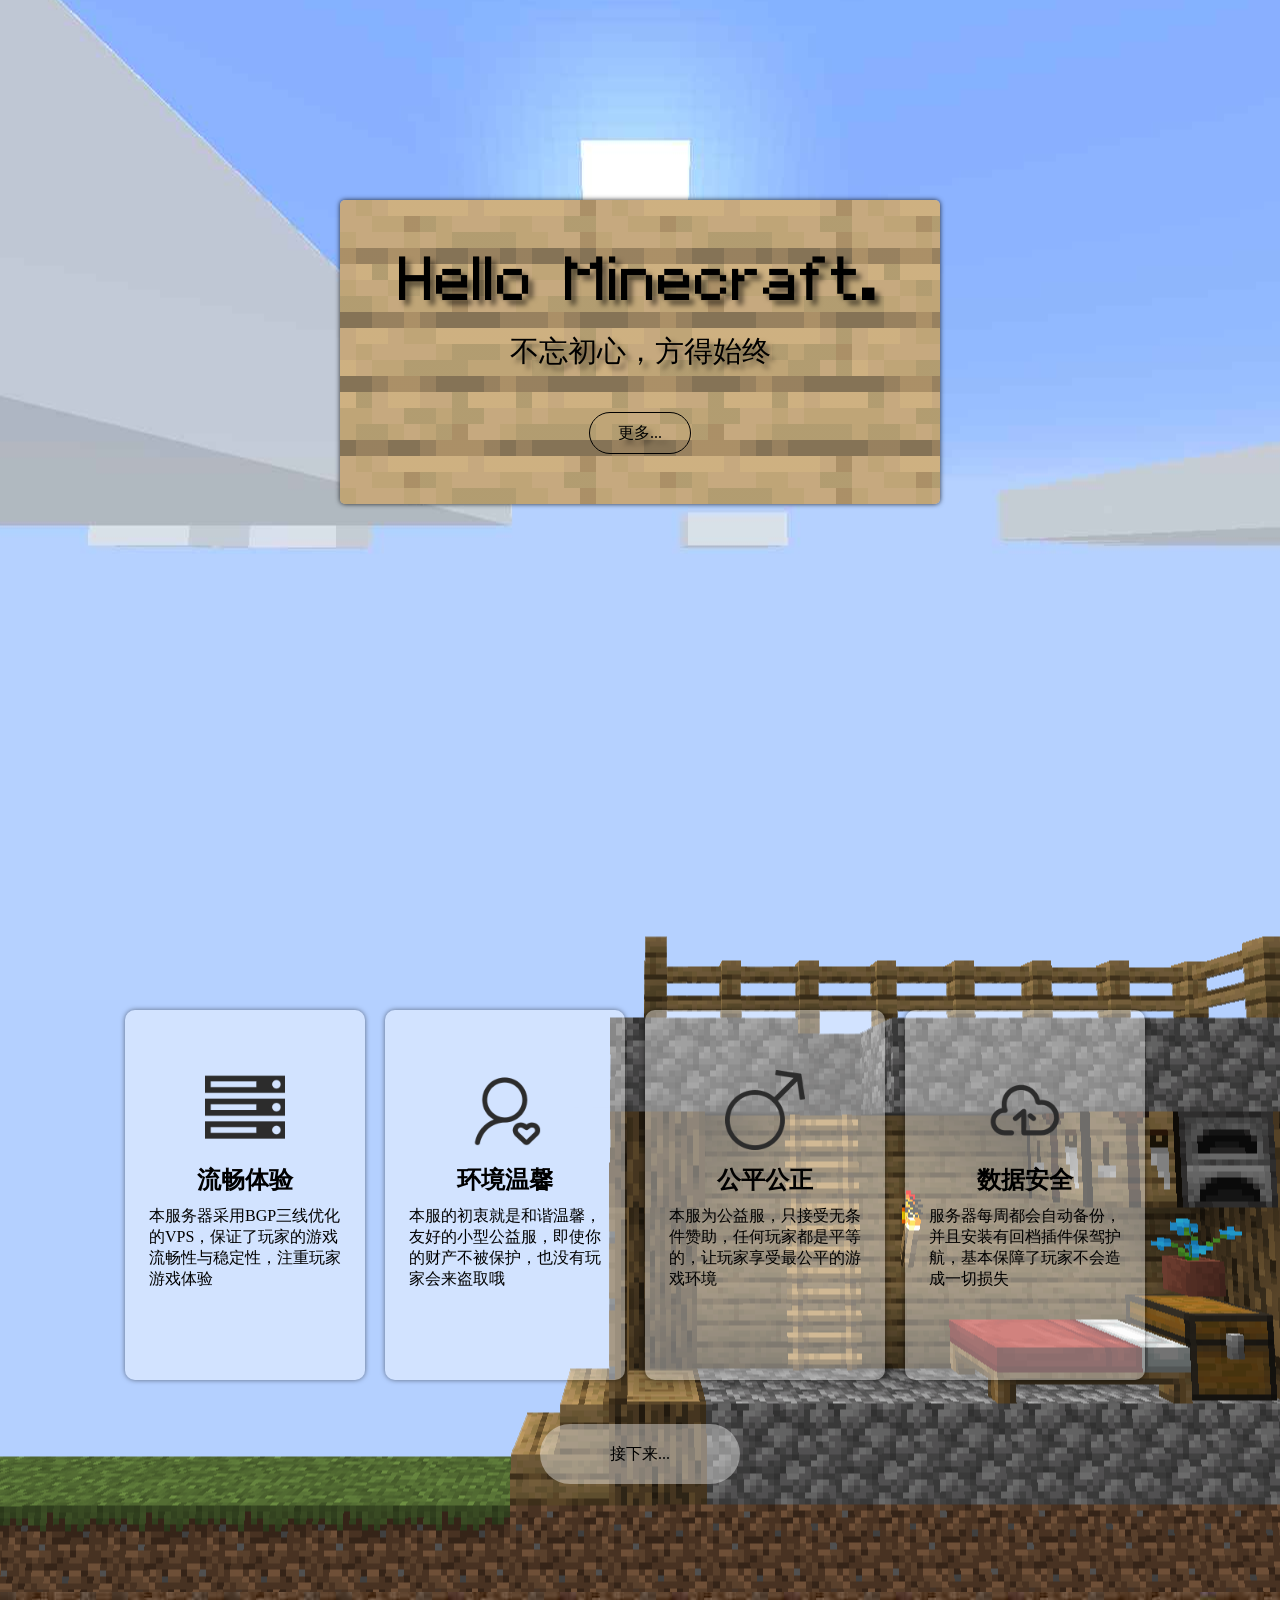
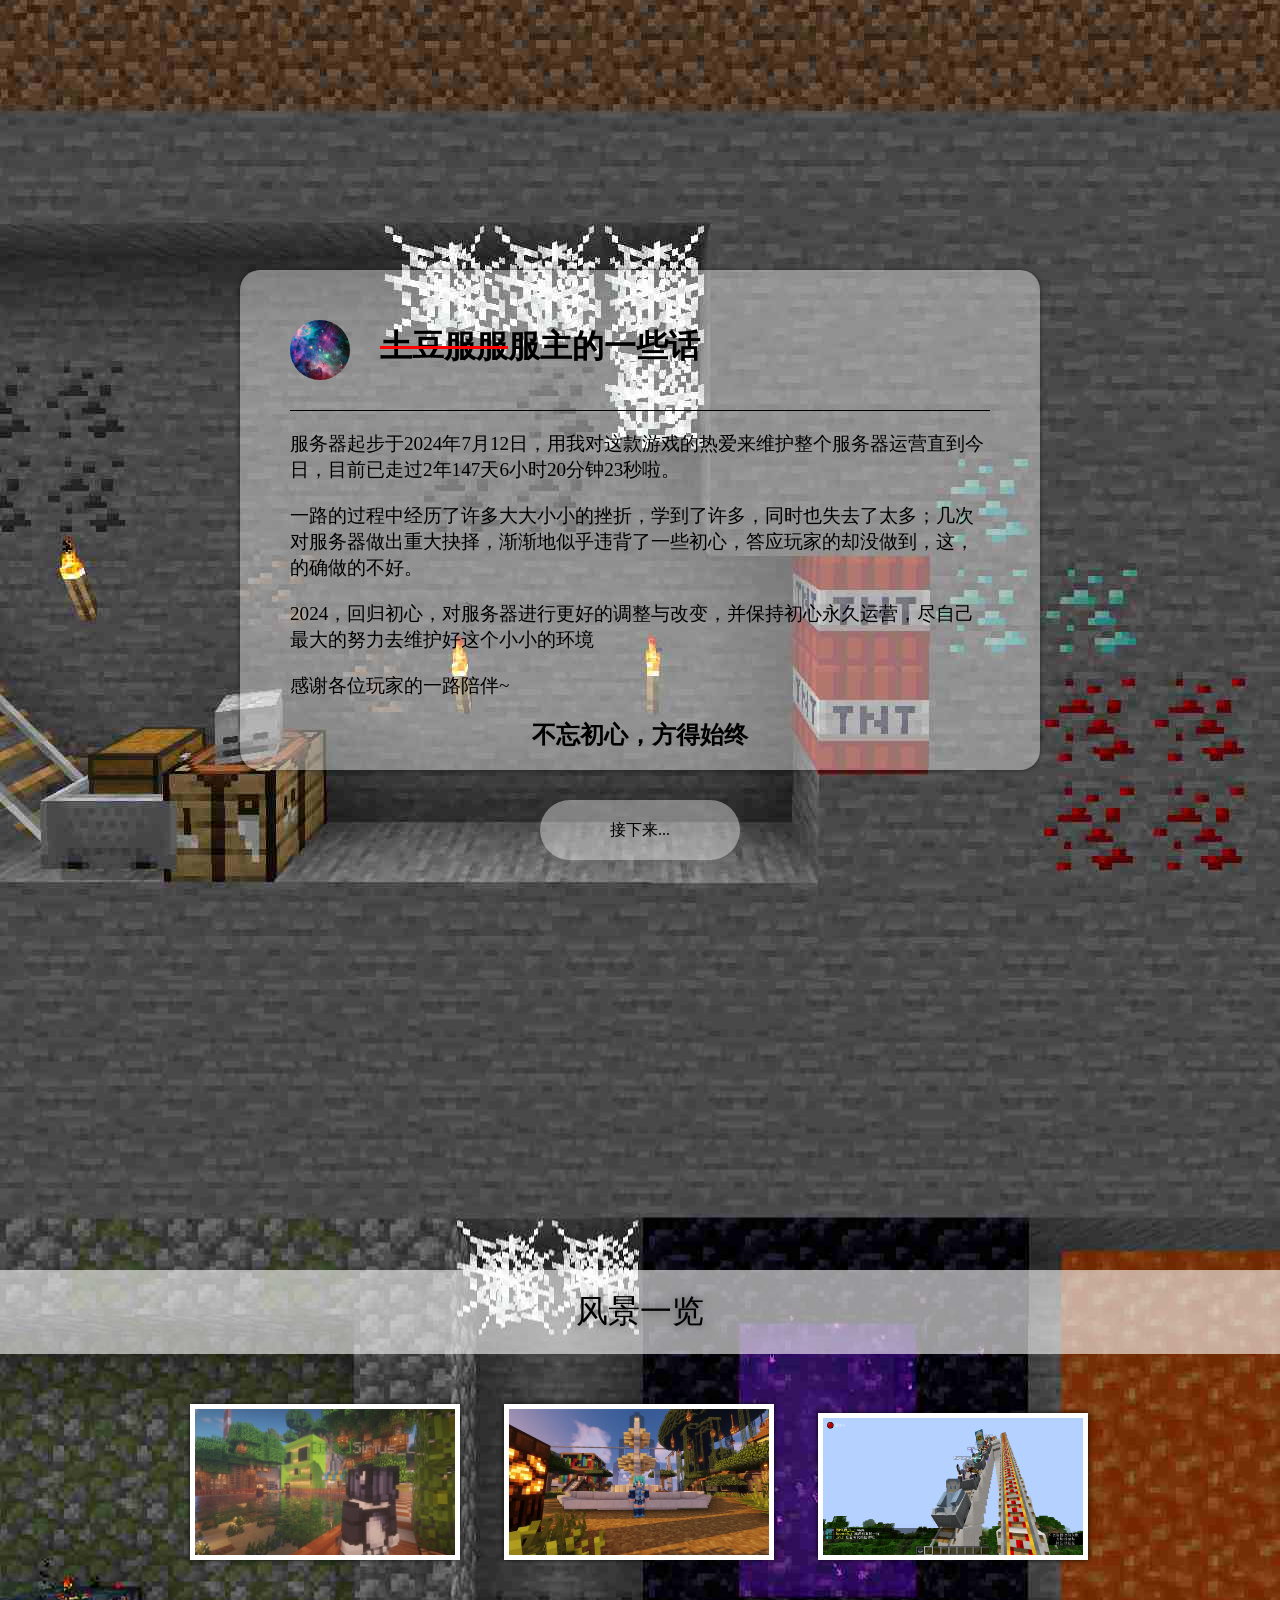
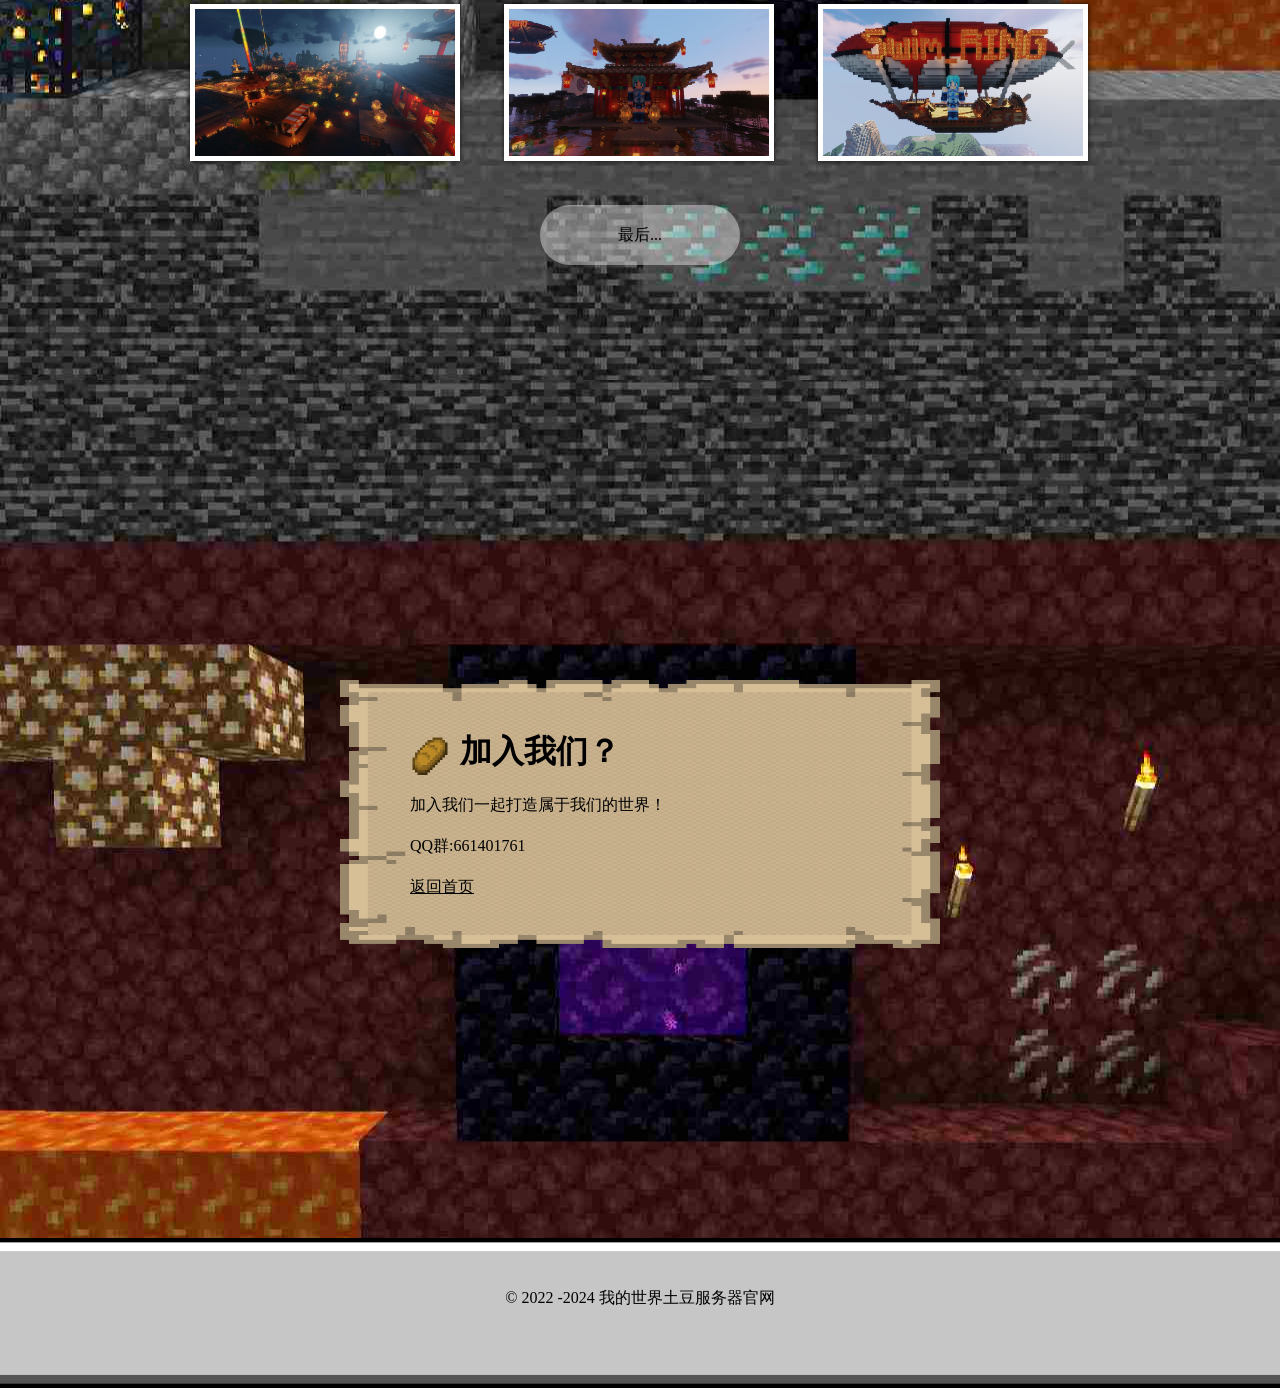
==== about.html @ b9bf0787 "Add files via upload" ====
<!DOCTYPE html>
<html lang="en">
<head>
    <meta charset="UTF-8">
    <meta name="viewport" content="width=device-width, initial-scale=1.0">
    <title>🥔服务器 - 公益纯净生存服 丨 Minecraft服务器</title>
    <meta name="description" content="这是一个纯净生存的和谐养老服，欢迎各位生存党玩家的入驻~">
    <meta name="keywords" content="我的世界服务器,Minecraft服务器,Minecraft">
    <link rel="stylesheet" type="text/css" href="static/css/nutscraft.css">
    <link rel="stylesheet" type="text/css" href="static/css/font.css">
    <link rel="stylesheet" type="text/css" href="static/css/viewer.min.css">
    <link rel="icon" href="https://n0ts.gitee.io/cdn/nutscraft/favicon.ico">
</head>

<body>
    <!-- 首页标题 -->
    <div class="nutscraftBox Box1">
        <div class="wow Box1-title">
            <p class="wow Box1-title1">Hello Minecraft.</p>
            <p class="wow Box1-title2">不忘初心，方得始终</p>
            <a href="#anchor1" scrollto="anchor1" class="wow scrollOnClick Box1-title-Buttom" easing="smooth">更多...</a>
       </div>
    </div>

    <!-- 特色介绍 -->
    <div class="nutscraftBox Box2">
        <div id="anchor1"></div>
        <div class="Box2-nutscraft">
            <ul>
                <li class="wow OutRight">
                    <img src="static/picture/server.png" alt="server">
                    <h2>流畅体验</h2>
                    <p>本服务器采用BGP三线优化的VPS，保证了玩家的游戏流畅性与稳定性，注重玩家游戏体验</p>
                </li>
                <li class="wow OutTop">
                    <img src="static/picture/friend.png" alt="server">
                    <h2>环境温馨</h2>
                    <p>本服的初衷就是和谐温馨，友好的小型公益服，即使你的财产不被保护，也没有玩家会来盗取哦</p>
                </li>
                <li class="wow OutTop">
                    <img src="static/picture/nan.png" alt="server">
                    <h2>公平公正</h2>
                    <p>本服为公益服，只接受无条件赞助，任何玩家都是平等的，让玩家享受最公平的游戏环境</p>
                </li>
                <li class="wow OutLeft">
                    <img src="static/picture/backup.png" alt="server">
                    <h2>数据安全</h2>
                    <p>服务器每周都会自动备份，并且安装有回档插件保驾护航，基本保障了玩家不会造成一切损失</p>
                </li>
            </ul>
            <a href="#anchor2" scrollto="anchor2" class="scrollOnClick Box2-More wow" easing="smooth">接下来...</a>
        </div>
    </div>


    <!-- 一些话 -->
    <div class="nutscraftBox Box3">
        <div id="anchor2"></div>
        <div class="Box3-talk OutBottom wow">
            <div class="Box3-talk-text">
                <h1><del style="color: red;"><span style="color: black;">土豆服服</span></del>服主的一些话</h1>
                <p>服务器起步于2024年7月12日，用我对这款游戏的热爱来维护整个服务器运营直到今日，目前已走过<span id="time"></span>。</p>
                <p>一路的过程中经历了许多大大小小的挫折，学到了许多，同时也失去了太多；几次对服务器做出重大抉择，渐渐地似乎违背了一些初心，答应玩家的却没做到，这，的确做的不好。</p>
                <p>2024，回归初心，对服务器进行更好的调整与改变，并保持初心永久运营，尽自己最大的努力去维护好这个小小的环境</p>
                <p>感谢各位玩家的一路陪伴~</p>
                <h2 class="Box3-talk-text-end">不忘初心，方得始终</h2>
            </div>
        </div>
        <a href="#anchor3" scrollto="anchor3" class="scrollOnClick Box3-More wow" easing="smooth">接下来...</a>
    </div>

    <!-- 风景展示 -->
    <div class="nutscraftBox Box4">
        <div id="anchor3"></div>
        <p class="Box4-Title OutBottom wow">风景一览</p>
        <ul id="nutscraft">
            <li>
                <img src="static/picture/player1.jpg" alt="player1" class="OutTop wow">
            </li>
            <li>
                <img src="static/picture/player2.jpg" alt="player2" class="OutBottom wow">
            </li>
            <li>
                <img src="static/picture/player3.png" alt="player3" class="OutLeft wow">
            </li>
            <li>
                <img src="static/picture/player4.jpg" alt="player4" class="OutRight wow">
            </li>
            <li>
                <img src="static/picture/player5.jpg" alt="player5" class="OutTop wow">
            </li>
            <li>
                <img src="static/picture/player6.jpg" alt="player6" class="OutBottom wow">
            </li>
        </ul>
        <a href="#anchor4" scrollto="anchor4" class="scrollOnClick Box4-More wow" easing="smooth">最后...</a>
    </div>

    <!-- 加入我们 -->
    <div class="nutscraftBox Box5">
        <div id="anchor4"></div>
        <div class="Box5-Join OutBottom wow">
            <div class="Box5-Join-talk">
            <h1>加入我们？</h1>
                <p>加入我们一起打造属于我们的世界！</p>
                <p>QQ群:661401761</p>
                <a href="index.html">返回首页</a>
            </div>
        </div>

        <!-- 页脚 -->
        <div class="footer">
            <p>&copy; 2022 -2024 <a href="javascript:;">我的世界土豆服务器官网</a></p>
         </div>
    </div>

    <script type="text/javascript" src="static/js/time.js"></script>
    <script type="text/javascript" src="static/js/smoothScroll-ES5.js"></script>
    <script src="static/js/jquery.js"></script>
    <script type="text/javascript" src="static/js/wow.min.js"></script>
    <script type="text/javascript" src="static/js/viewer.min.js" ></script>
</body>

</html>
---- static/css/nutscraft.css ----
* {
    margin: 0;
    padding: 0;
}

body {
    background-color: #b4d0ff;
}

a {
    color: black;
    transition: all 0.3s;
    text-decoration: none;
}

ul {
    list-style-type: none;
}

a:hover {
    color: rgb(0, 140, 255);
}

/* 渐出动画 */
/* 上方渐出 */
.OutTop {
    animation: OutTop 1s ease 0.3s 1 forwards;
    opacity: 0;
}

@keyframes OutTop {
    0% {
        opacity: 0;
        transform: translateY(-100px);
        -moz-transform: translateY(-100px);
        -ms-transform: translateY(-100px);
        -webkit-transform: translateY(-100px);
    }

    100% {
        opacity: 1;
        transform: translateY(0px);
        -moz-transform: translateY(0px);
        -ms-transform: translateY(0px);
        -webkit-transform: translateY(0px);
    }
}

/* 下方渐出 */
.OutBottom {
    opacity: 0;
    animation: OutBottom 1s ease 0.3s 1 forwards;
}

@keyframes OutBottom {
    0% {
        opacity: 0;
        transform: translateY(100px);
        -moz-transform: translateY(100px);
        -ms-transform: translateY(100px);
        -webkit-transform: translateY(100px);
    }

    100% {
        opacity: 1;
        transform: translateY(0px);
        -moz-transform: translateY(0px);
        -ms-transform: translateY(0px);
        -webkit-transform: translateY(0px);
    }
}

/* 左侧渐出 */
.OutLeft {
    animation: OutLeft 1s ease 0.3s 1 forwards;
    opacity: 0;
}

@keyframes OutLeft {
    0% {
        opacity: 0;
        transform: translateX(100px);
        -moz-transform: translateX(100px);
        -ms-transform: translateX(100px);
        -webkit-transform: translateX(100px);
    }

    100% {
        opacity: 1;
        transform: translateX(0px);
        -moz-transform: translateX(0px);
        -ms-transform: translateX(0px);
        -webkit-transform: translateX(0px);
    }
}

/* 右侧渐出 */
.OutRight {
    animation: OutRight 1s ease 0.3s 1 forwards;
    opacity: 0;
}

@keyframes OutRight {
    0% {
        opacity: 0;
        transform: translateX(-100px);
        -moz-transform: translateX(-100px);
        -ms-transform: translateX(-100px);
        -webkit-transform: translateX(-100px);
    }

    100% {
        opacity: 1;
        transform: translateX(0px);
        -moz-transform: translateX(0px);
        -ms-transform: translateX(0px);
        -webkit-transform: translateX(0px);
    }
}

/* 各区块 */

.Box1 {
    background: url(../image/bg1.png) no-repeat center center;
}

.Box2 {
    background: url(../image/bg2.png) no-repeat center center;
    margin-top: -400px;
}

.Box3 {
    background: url(../image/bg3.png) no-repeat center center;
    margin-top: -10px;
}

.Box4 {
    background: url(../image/bg4.png) no-repeat center center;
    margin-top: -10px;
}

.Box5 {
    background: url(../image/bg5.png) no-repeat center center;
}

.nutscraftBox {
    width: 100%;
    height: 1000px;
}

/* 首页标题 */

.Box1-title {
    background-image: linear-gradient(to left, rgba(255, 255, 255, .2), rgba(255, 255, 255, .2)), url(../image/oak_planks.png);
    width: 600px;
    height: auto;
    color: black;
    border-radius: 5px;
    text-align: center;
    text-shadow: 5px 5px 5px rgba(0, 0, 0, .5);
    box-shadow: 0 0 5px rgba(0, 0, 0, 0.8);
    position: absolute;
    top: 200px;
    left: 50%;
    margin-left: -300px;
    padding: 50px 0;
    animation: OutBottom 0.5s ease;
    transition: all 0.3s;
}

.Box1-title:hover {
    box-shadow: 0 0 20px rgba(0, 0, 0, 0.8);
    transform: scale(1.02);
}

.Box1-title1 {
    font-size: 3.5rem;
    margin: 0 0 20px;
    opacity: 0;
    animation: OutBottom 1s ease 0.5s 1 forwards;
}

.Box1-title2 {
    font-size: 1.8rem;
    opacity: 0;
    animation: OutBottom 1s ease 0.5s 1 forwards;
}

.Box1-title-Buttom {
    display: inline-block;
    width: 100px;
    height: 40px;
    border: 1px solid black;
    color: black;
    border-radius: 30px;
    text-align: center;
    line-height: 40px;
    margin: 40px auto 0;
    opacity: 0;
    animation: OutBottom 1s ease 1s 1 forwards;
}

.Box1-title-Buttom:hover {
    color: white;
    border: 1px solid white;
}

/* 锚点1 */
#anchor1 {
    position: relative;
    top: 260px;
}

/* 特色介绍 */
.Box2-nutscraft {
    width: 1050px;
    height: auto;
    margin: 0 auto;
    padding-top: 400px;
}

.Box2-nutscraft ul {
    display: inline-block;
}

.Box2-nutscraft ul li {
    display: block;
    float: left;
    width: 240px;
    height: 280px;
    background-color: rgba(255, 255, 255, 0.4);
    margin: 10px;
    padding: 60px 0 30px;
    border-radius: 10px;
    box-shadow: 0 0 5px rgba(0, 0, 0, .5);
    transition: all 0.3s;
    text-align: center;
}

.Box2-nutscraft ul li img {
    width: 80px;
    transition: all 0.3s;
}

.Box2-nutscraft ul li h2 {
    margin: 10px 0;
}

.Box2-nutscraft ul li p {
    text-align: left;
    width: 80%;
    margin: 0 auto;
}

.Box2-nutscraft ul li:hover {
    box-shadow: 0 0 20px rgba(0, 0, 0, .5);
    background-color: white;
}

.Box2-nutscraft ul li:hover img {
    transform: scale(1.1);
}

.Box2-More {
    display: block;
    width: 200px;
    height: 60px;
    background-color: rgba(255, 255, 255, 0.4);
    border-radius: 30px;
    color: black;
    text-align: center;
    line-height: 60px;
    margin: 30px auto 0;
    opacity: 0;
    animation: OutBottom 1s ease 0.5s 1 forwards;
}

.Box2-More:hover {
    color: black;
    box-shadow: 0 0 20px rgba(0, 0, 0, .5);
    background-color: white;
}

/* 锚点2 */
#anchor2 {
    position: relative;
    top: 200px;
}

/* 一些话 */
.Box3-talk {
    width: 800px;
    height: 400px;
    background-color: rgba(255, 255, 255, 0.4);
    border-radius: 20px;
    position: relative;
    top: 280px;
    left: 50%;
    margin-left: -400px;
    padding: 50px 0;
    box-shadow: 0 0 5px rgba(0, 0, 0, .5);
    transition: all 0.3s;
}

.Box3-talk-text {
    padding: 0 50px;
}

.Box3-talk h1 {
    border-bottom: 1px solid black;
    padding-bottom: 30px;
}

.Box3-talk h1::before {
    content: '';
    display: inline-block;
    width: 60px;
    height: 60px;
    background: url(../image/g.jpg) no-repeat;
    background-size: 100% 100%;
    border-radius: 50%;
    margin-right: 30px;
    vertical-align: middle;
    transition: all 0.3s;
}

.Box3-talk p {
    font-size: 1.2rem;
    margin: 20px 0;
}

.Box3-talk-text-end {
    text-align: center;
}

.Box3-talk:hover {
    box-shadow: 0 0 20px rgba(0, 0, 0, .5);
    background-color: white;
}

.Box3-More {
    display: block;
    width: 200px;
    height: 60px;
    background-color: rgba(255, 255, 255, 0.4);
    border-radius: 30px;
    color: black;
    text-align: center;
    line-height: 60px;
    position: relative;
    top: 310px;
    left: 50%;
    margin-left: -100px;
    opacity: 0;
    animation: OutBottom 1s ease 0.5s 1 forwards;
}

.Box3-More:hover {
    color: black;
    box-shadow: 0 0 20px rgba(0, 0, 0, .5);
    background-color: white;
}

/* 锚点3 */
#anchor3 {
    position: relative;
    top: 230px;
}

/* 风景展示 */
.Box4-Title {
    display: block;
    position: relative;
    top: 290px;
    text-align: center;
    color: black;
    font-size: 2rem;
    background-color: rgba(255, 255, 255, 0.6);
    padding: 20px;
    text-shadow: 0 0 10px rgba(0, 0, 0, 0.6);
}

.Box4 ul {
    width: 940px;
    position: relative;
    top: 240px;
    left: 50%;
    margin-left: -470px;
    margin-top: 80px;
}

.Box4 ul li {
    display: inline-block;
}

.Box4 ul li img {
    width: 260px;
    border: 5px solid white;
    margin: 20px;
    box-shadow: 0 0 5px rgba(0, 0, 0, 0.8);
    transition: all 0.3s;
    cursor: pointer;
}

.Box4 ul li img:hover {
    box-shadow: 0 0 20px rgba(0, 0, 0, 0.8);
    transform: scale(1.02);
}

.Box4-More {
    display: block;
    width: 200px;
    height: 60px;
    background-color: rgba(255, 255, 255, 0.4);
    border-radius: 30px;
    color: black;
    text-align: center;
    line-height: 60px;
    position: relative;
    top: 260px;
    left: 50%;
    margin-left: -100px;
    opacity: 0;
    animation: OutBottom 1s ease 0.5s 1 forwards;
}

.Box4-More:hover {
    color: black;
    box-shadow: 0 0 20px rgba(0, 0, 0, .5);
    background-color: white;
}

/* 锚点4 */
#anchor4 {
    position: relative;
    top: 100px;
}

/* 加入我们 */
.Box5-Join {
    width: 600px;
    height: auto;
    background: url(../image/map_background_checkerboard.png);
    background-size: 100% 100%;
    position: relative;
    top: 300px;
    left: 50%;
    margin-left: -300px;
    padding: 50px 0;
}

.Box5-Join-talk {
    margin-left: 70px;
}

.Box5-Join-talk a {
    text-decoration: underline;
}

.Box5-Join-talk h1, .Box5-Join-talk p {
    margin-bottom: 20px;
}

.Box5-Join-talk h1::before {
    content: '';
    display: inline-block;
    width: 40px;
    height: 40px;
    background-image: url(../image/bread.png);
    background-size: 100% 100%;
    vertical-align: middle;
    margin-right: 10px;
}

/* 页脚 */
.footer {
    position: relative;
    top: 100%;
    margin-top: -410px;
    width: 100%;
    height: 100px;
    background: url(../image/demo_background.png) no-repeat;
    background-size: 100% 100%;
    text-align: center;
    padding-top: 50px;
}

@media screen and (max-width: 1070px) {
    .Box1-title {
        width: 400px;
        margin-left: -200px;
        top: 150px;
    }

    .Box2-nutscraft {
        width: 500px;
        padding-top: 300px;
    }

    .Box2-nutscraft ul li {
        width: 230px;
        height: 200px;
        padding: 20px 0 30px;
    }

    .Box2-nutscraft ul li img {
        width: 40px;
    }

    .Box2-More {
        width: 150px;
    }

    .Box3-talk {
        width: 400px;
        top: 220px;
        height: auto;
        margin-left: -200px;
        padding-top: 10px 0 0;
    }

    .Box3-talk h1 {
        margin: 0;
        padding: 10px;
        font-size: 1.5rem;
    }

    .Box3-talk h1::before {
        margin-right: 10px;
    }

    .Box3-talk p {
        font-size: 1rem;
        margin: 20px 0;
    }

    .Box3-talk-text-end {
        font-size: 1rem;
    }

    .Box3-More {
        width: 150px;
        top: 240px;
        margin-left: -75px;
    }

    .Box4-Title {
        top: 230px;
    }

    .Box4 ul {
        width: 500px;
        top: 170px;
        margin-left: -250px;
    }

    .Box4 ul li img {
        width: 190px;
    }

    .Box4-More {
        top: 170px;
        width: 150px;
        margin-left: -75px;
    }

    .Box5-Join {
        width: 400px;
        margin-left: -200px;
    }
}

@media screen and (max-width: 512px) {
    .Box1-title {
        width: 300px;
        margin-left: -150px;
    }

    .Box1-title1 {
        font-size: 2.5rem;
    }

    .Box1-title2 {
        font-size: 1.5rem;
    }

    .Box2-nutscraft {
        width: 80%;
        padding-top: 300px;
    }

    .Box2-nutscraft ul li {
        width: 100%;
        height: auto;
        padding: 10px 0;
        margin: 5px;
    }

    .Box2-nutscraft ul li h2 {
        margin: 0;
        font-size: 1rem;
    }

    .Box2-nutscraft ul li img {
        width: 30px;
    }

    .Box2-More {
        width: 100px;
        margin: 0 auto;
    }

    .Box3-talk {
        width: 300px;
        top: 220px;
        height: auto;
        margin-left: -150px;
        padding-top: 20px;
    }

    .Box3-talk-text {
        padding: 0 10px;
    }

    .Box3-talk h1 {
        margin: 0;
        padding: 10px;
        font-size: 1rem;
    }

    .Box3-talk h1::before {
        margin-right: 10px;
    }

    .Box3-talk p {
        font-size: 1rem;
        margin: 20px 0;
    }

    .Box3-talk-text-end {
        font-size: 1rem;
    }

    .Box3-More {
        width: 100px;
        top: 240px;
        margin-left: -50px;
    }

    .Box4-Title {
        top: 230px;
        font-size: 1.5rem;
        padding: 10px;
    }

    .Box4 ul {
        width: 300px;
        top: 200px;
        margin-left: -150px;
    }

    .Box4 ul li img {
        width: 130px;
        border: 2px solid white;
        margin: 5px;
    }

    .Box4-More {
        top: 240px;
        width: 150px;
        margin-left: -75px;
    }

    .Box5-Join {
        width: 300px;
        margin-left: -150px;
        padding: 70px 0;
    }

    .Box5-Join-talk {
        margin-left: 30px;
    }
}
---- static/css/font.css ----
.Box1-title1 {
    font-family: 'Volter (Goldfish)';
}

@font-face {
    font-family: 'Volter (Goldfish)';
    src: url([data-uri]) format('woff2'),
        url([data-uri]) format('woff');
    font-weight: normal;
    font-style: normal;
    font-display: swap;
}
---- static/css/viewer.min.css ----
/*!
 * Viewer v1.1.0
 * https://fengyuanchen.github.io/viewer
 *
 * Copyright 2015-present Chen Fengyuan
 * Released under the MIT license
 *
 * Date: 2019-12-14T11:48:37.240Z
 */.viewer-close:before,.viewer-flip-horizontal:before,.viewer-flip-vertical:before,.viewer-fullscreen-exit:before,.viewer-fullscreen:before,.viewer-next:before,.viewer-one-to-one:before,.viewer-play:before,.viewer-prev:before,.viewer-reset:before,.viewer-rotate-left:before,.viewer-rotate-right:before,.viewer-zoom-in:before,.viewer-zoom-out:before{background-image:url("[data-uri]");background-repeat:no-repeat;background-size:280px;color:transparent;display:block;font-size:0;height:20px;line-height:0;width:20px}.viewer-zoom-in:before{background-position:0 0;content:"Zoom In"}.viewer-zoom-out:before{background-position:-20px 0;content:"Zoom Out"}.viewer-one-to-one:before{background-position:-40px 0;content:"One to One"}.viewer-reset:before{background-position:-60px 0;content:"Reset"}.viewer-prev:before{background-position:-80px 0;content:"Previous"}.viewer-play:before{background-position:-100px 0;content:"Play"}.viewer-next:before{background-position:-120px 0;content:"Next"}.viewer-rotate-left:before{background-position:-140px 0;content:"Rotate Left"}.viewer-rotate-right:before{background-position:-160px 0;content:"Rotate Right"}.viewer-flip-horizontal:before{background-position:-180px 0;content:"Flip Horizontal"}.viewer-flip-vertical:before{background-position:-200px 0;content:"Flip Vertical"}.viewer-fullscreen:before{background-position:-220px 0;content:"Enter Full Screen"}.viewer-fullscreen-exit:before{background-position:-240px 0;content:"Exit Full Screen"}.viewer-close:before{background-position:-260px 0;content:"Close"}.viewer-container{bottom:0;direction:ltr;font-size:0;left:0;line-height:0;overflow:hidden;position:absolute;right:0;-webkit-tap-highlight-color:transparent;top:0;-ms-touch-action:none;touch-action:none;-webkit-touch-callout:none;-webkit-user-select:none;-moz-user-select:none;-ms-user-select:none;user-select:none}.viewer-container::-moz-selection,.viewer-container ::-moz-selection{background-color:transparent}.viewer-container::selection,.viewer-container ::selection{background-color:transparent}.viewer-container img{display:block;height:auto;max-height:none!important;max-width:none!important;min-height:0!important;min-width:0!important;width:100%}.viewer-canvas{bottom:0;left:0;overflow:hidden;position:absolute;right:0;top:0}.viewer-canvas>img{height:auto;margin:15px auto;max-width:90%!important;width:auto}.viewer-footer{bottom:0;left:0;overflow:hidden;position:absolute;right:0;text-align:center}.viewer-navbar{background-color:rgba(0,0,0,.5);overflow:hidden}.viewer-list{-webkit-box-sizing:content-box;box-sizing:content-box;height:50px;margin:0;overflow:hidden;padding:1px 0}.viewer-list>li{color:transparent;cursor:pointer;float:left;font-size:0;height:50px;line-height:0;opacity:.5;overflow:hidden;-webkit-transition:opacity .15s;transition:opacity .15s;width:30px}.viewer-list>li:hover{opacity:.75}.viewer-list>li+li{margin-left:1px}.viewer-list>.viewer-loading{position:relative}.viewer-list>.viewer-loading:after{border-width:2px;height:20px;margin-left:-10px;margin-top:-10px;width:20px}.viewer-list>.viewer-active,.viewer-list>.viewer-active:hover{opacity:1}.viewer-player{background-color:#000;bottom:0;cursor:none;display:none;right:0}.viewer-player,.viewer-player>img{left:0;position:absolute;top:0}.viewer-toolbar>ul{display:inline-block;margin:0 auto 5px;overflow:hidden;padding:3px 0}.viewer-toolbar>ul>li{background-color:rgba(0,0,0,.5);border-radius:50%;cursor:pointer;float:left;height:24px;overflow:hidden;-webkit-transition:background-color .15s;transition:background-color .15s;width:24px}.viewer-toolbar>ul>li:hover{background-color:rgba(0,0,0,.8)}.viewer-toolbar>ul>li:before{margin:2px}.viewer-toolbar>ul>li+li{margin-left:1px}.viewer-toolbar>ul>.viewer-small{height:18px;margin-bottom:3px;margin-top:3px;width:18px}.viewer-toolbar>ul>.viewer-small:before{margin:-1px}.viewer-toolbar>ul>.viewer-large{height:30px;margin-bottom:-3px;margin-top:-3px;width:30px}.viewer-toolbar>ul>.viewer-large:before{margin:5px}.viewer-tooltip{background-color:rgba(0,0,0,.8);border-radius:10px;color:#fff;display:none;font-size:12px;height:20px;left:50%;line-height:20px;margin-left:-25px;margin-top:-10px;position:absolute;text-align:center;top:50%;width:50px}.viewer-title{color:#ccc;display:inline-block;font-size:12px;line-height:1;margin:0 5% 5px;max-width:90%;opacity:.8;overflow:hidden;text-overflow:ellipsis;-webkit-transition:opacity .15s;transition:opacity .15s;white-space:nowrap}.viewer-title:hover{opacity:1}.viewer-button{background-color:rgba(0,0,0,.5);border-radius:50%;cursor:pointer;height:80px;overflow:hidden;position:absolute;right:-40px;top:-40px;-webkit-transition:background-color .15s;transition:background-color .15s;width:80px}.viewer-button:focus,.viewer-button:hover{background-color:rgba(0,0,0,.8)}.viewer-button:before{bottom:15px;left:15px;position:absolute}.viewer-fixed{position:fixed}.viewer-open{overflow:hidden}.viewer-show{display:block}.viewer-hide{display:none}.viewer-backdrop{background-color:rgba(0,0,0,.5)}.viewer-invisible{visibility:hidden}.viewer-move{cursor:move;cursor:-webkit-grab;cursor:grab}.viewer-fade{opacity:0}.viewer-in{opacity:1}.viewer-transition{-webkit-transition:all .3s;transition:all .3s}@-webkit-keyframes viewer-spinner{0%{-webkit-transform:rotate(0deg);transform:rotate(0deg)}to{-webkit-transform:rotate(1turn);transform:rotate(1turn)}}@keyframes viewer-spinner{0%{-webkit-transform:rotate(0deg);transform:rotate(0deg)}to{-webkit-transform:rotate(1turn);transform:rotate(1turn)}}.viewer-loading:after{-webkit-animation:viewer-spinner 1s linear infinite;animation:viewer-spinner 1s linear infinite;border:4px solid hsla(0,0%,100%,.1);border-left-color:hsla(0,0%,100%,.5);border-radius:50%;content:"";display:inline-block;height:40px;left:50%;margin-left:-20px;margin-top:-20px;position:absolute;top:50%;width:40px;z-index:1}@media (max-width:767px){.viewer-hide-xs-down{display:none}}@media (max-width:991px){.viewer-hide-sm-down{display:none}}@media (max-width:1199px){.viewer-hide-md-down{display:none}}
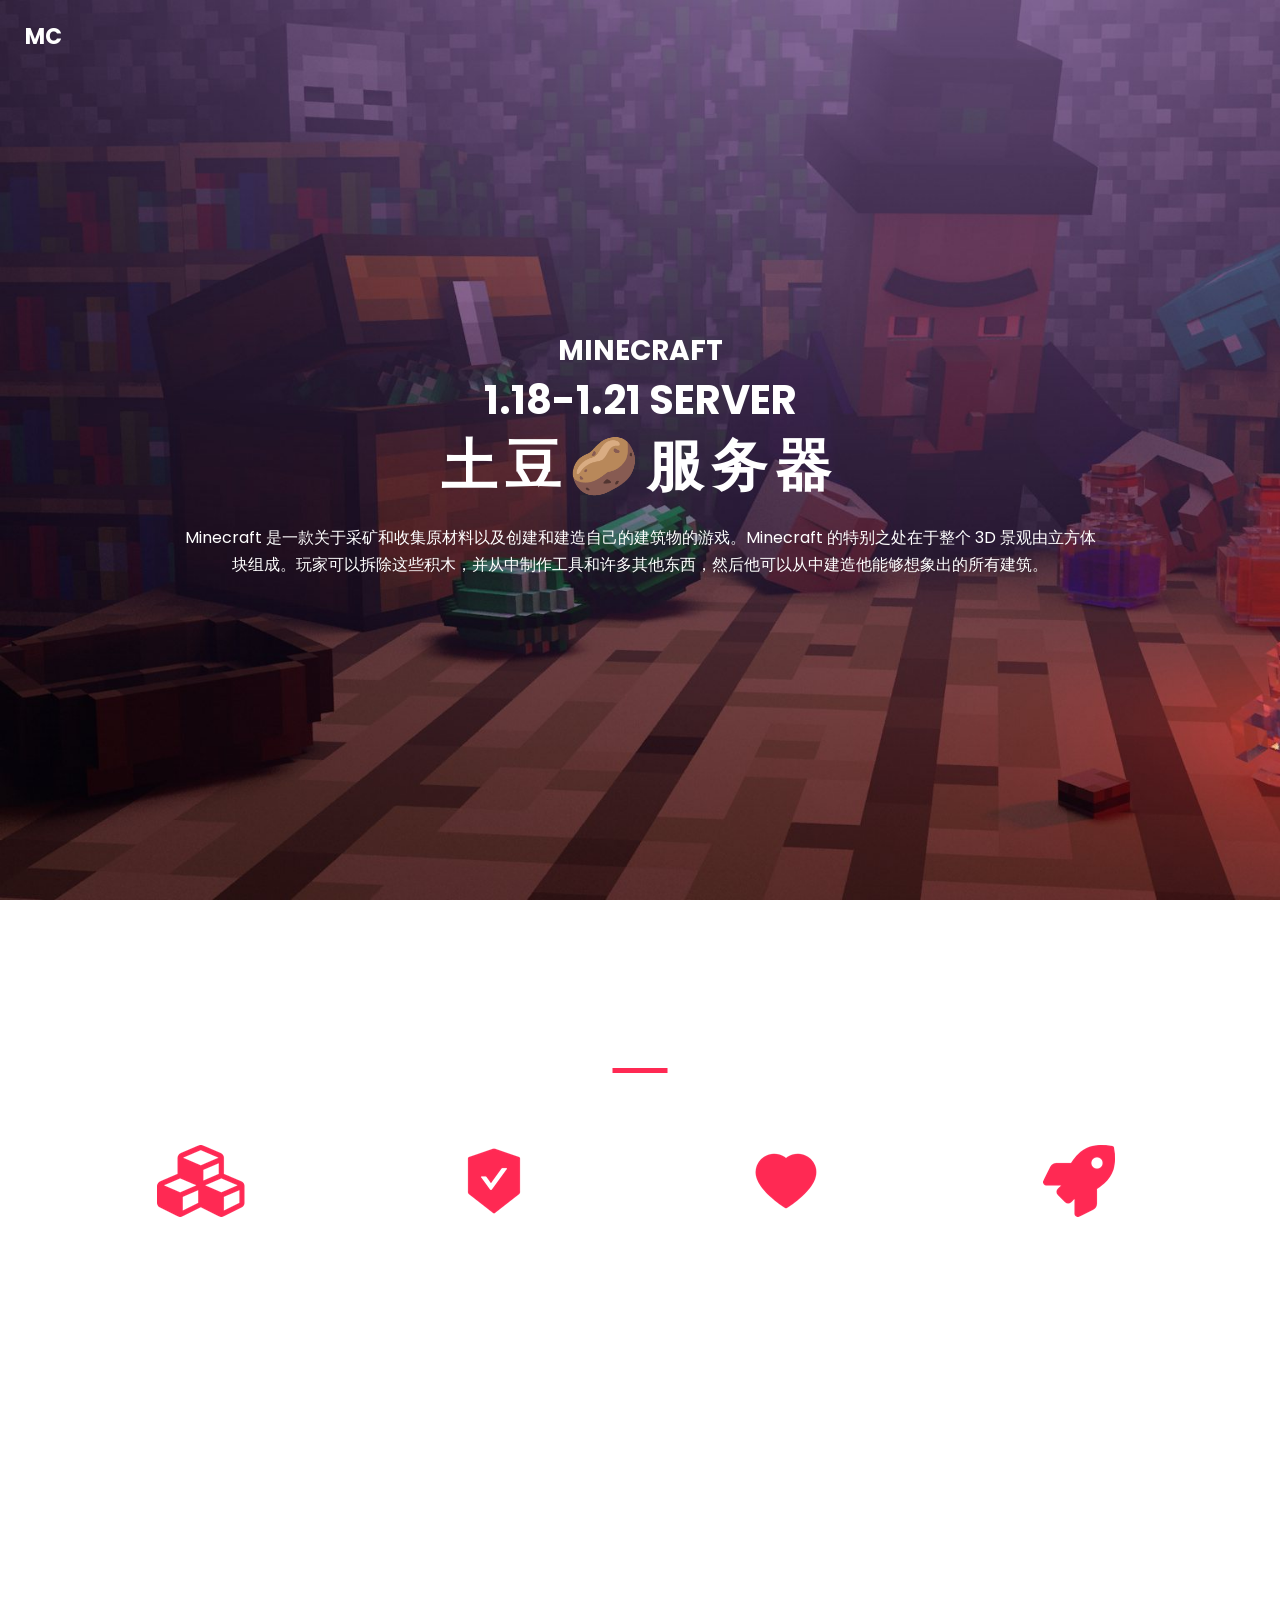
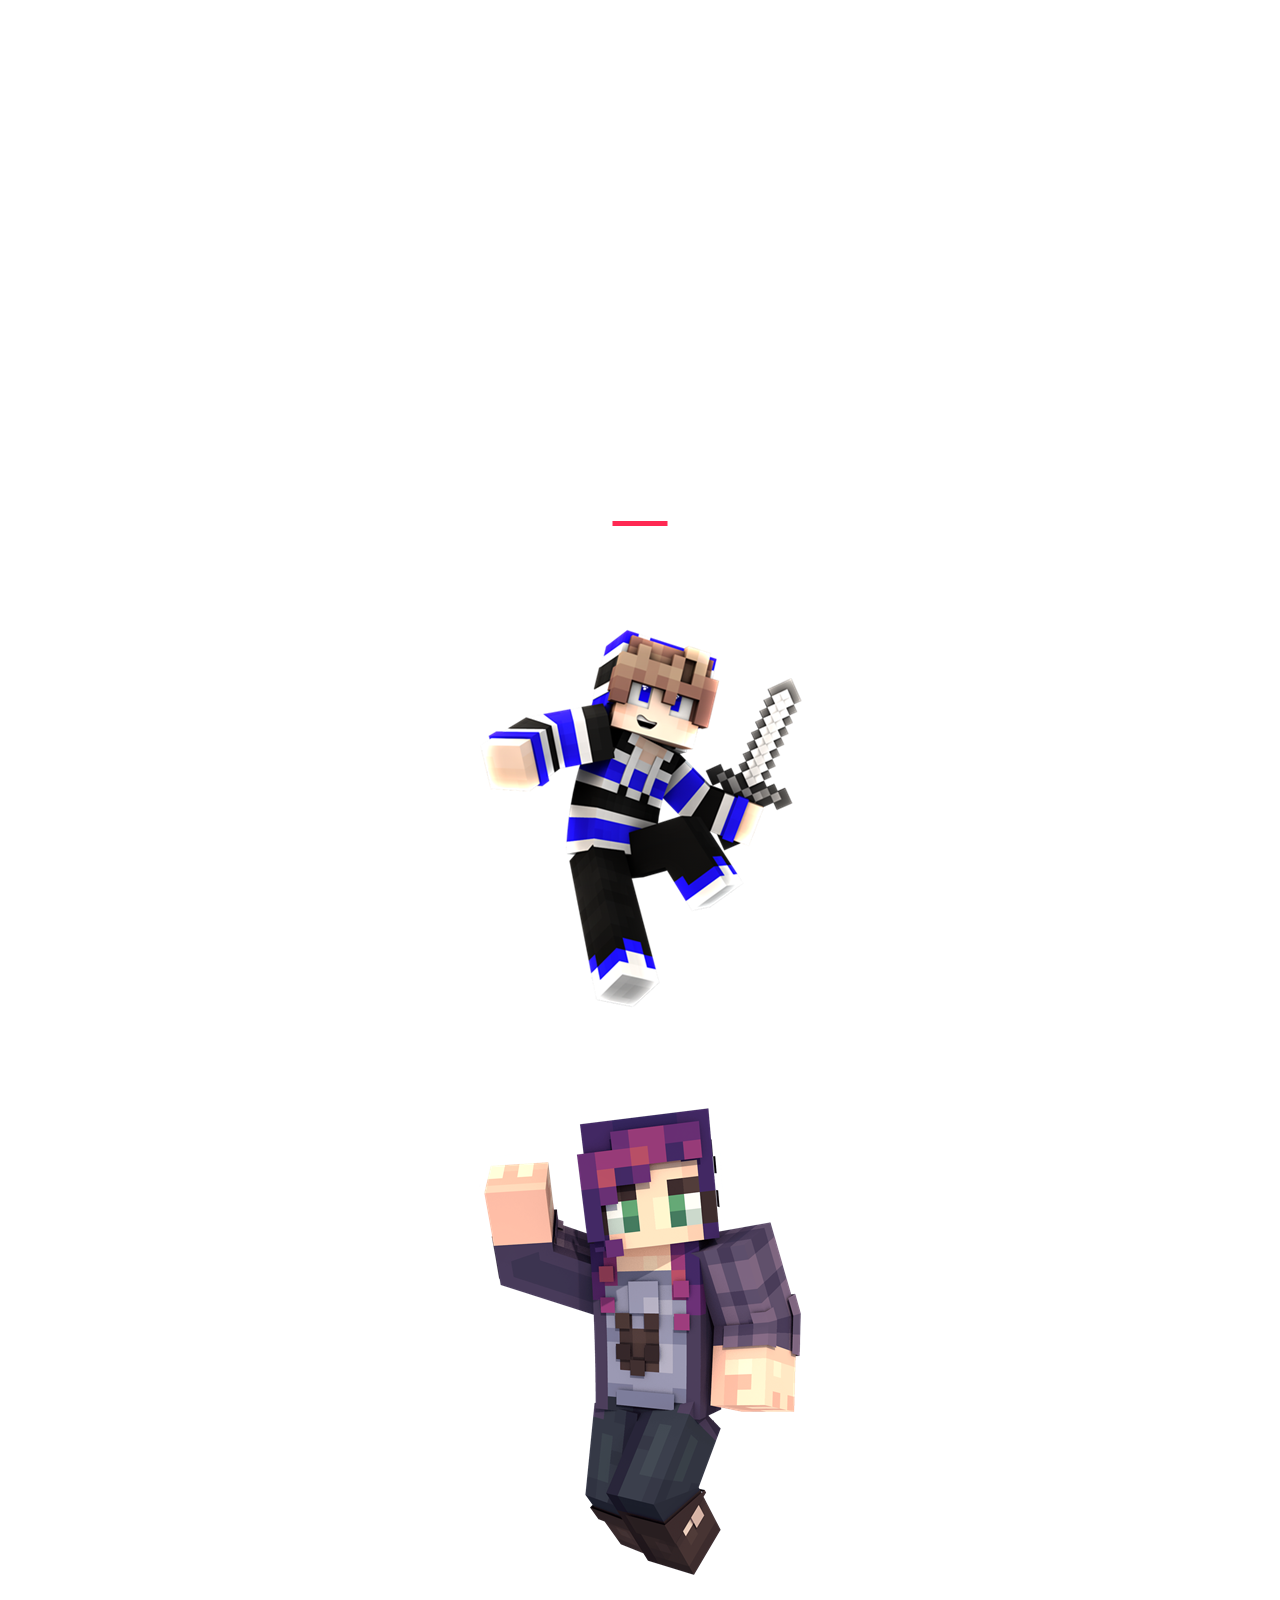
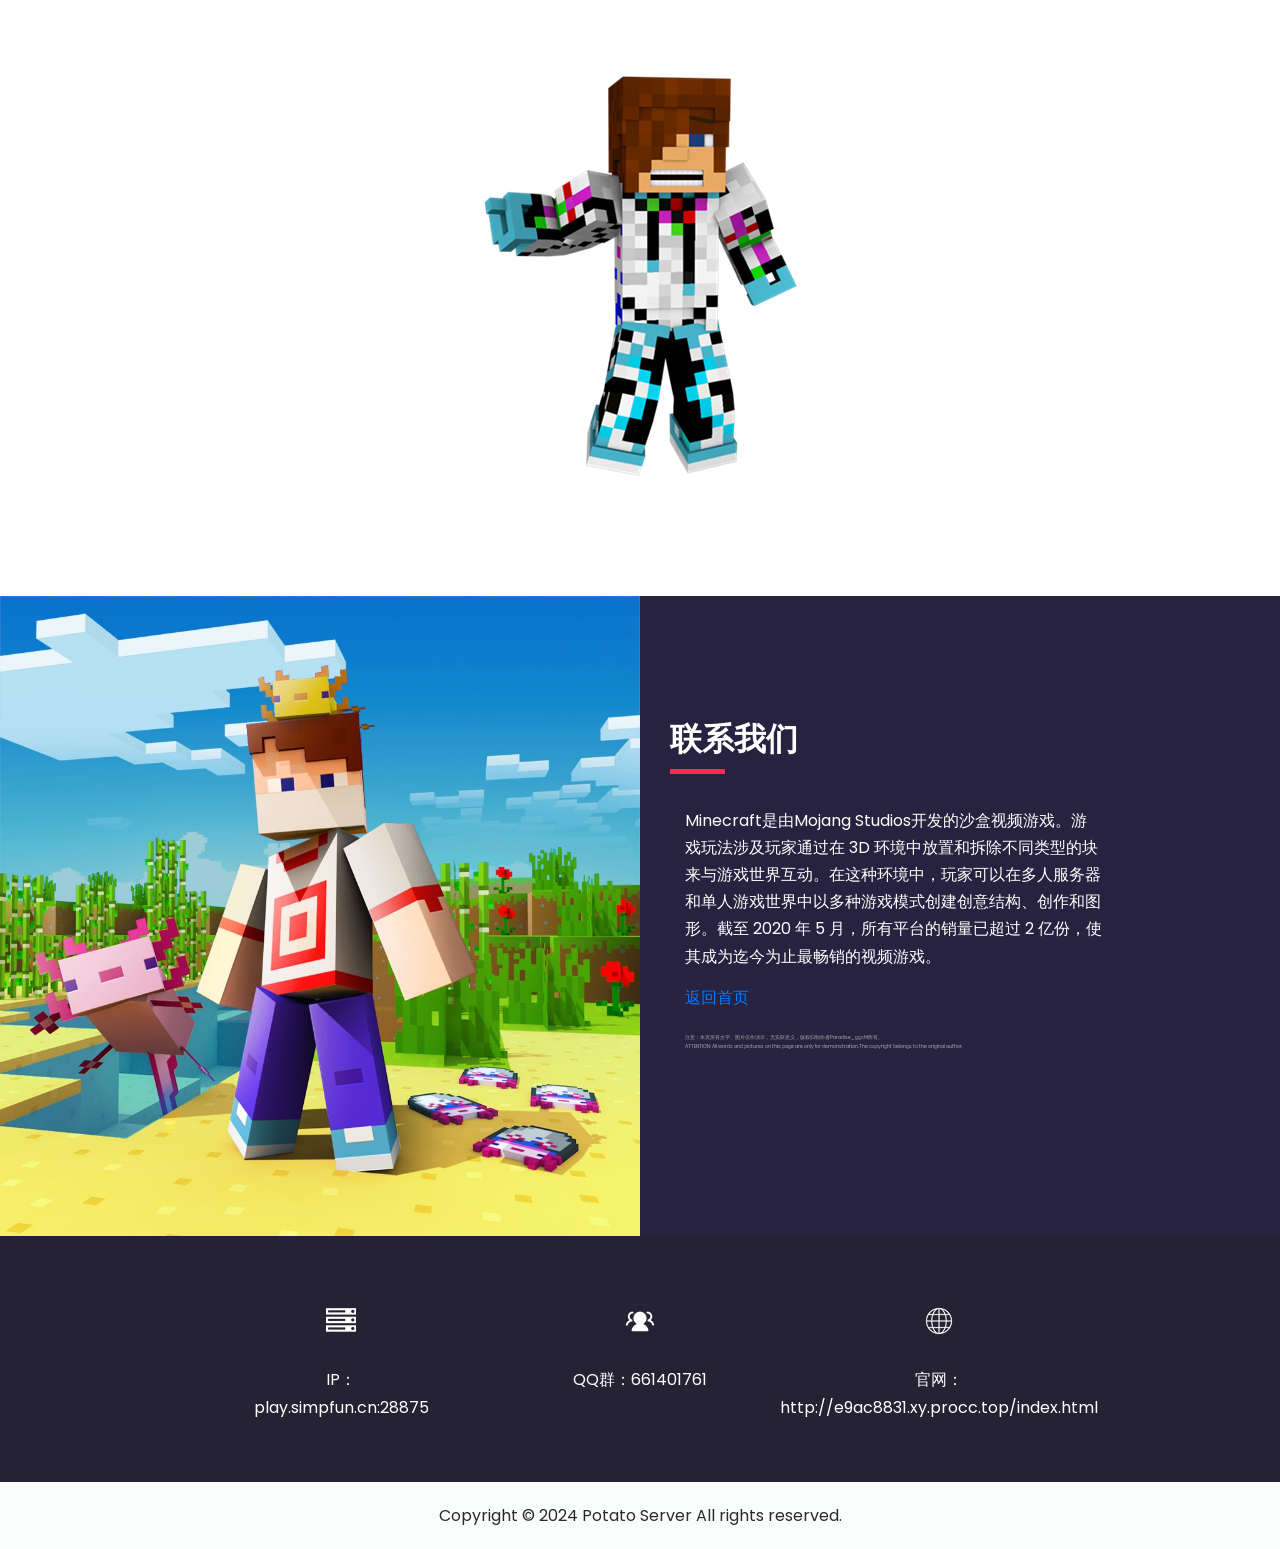
==== commit 42c5f1ff: "Add files via upload" ====
--- a/about.html
+++ b/about.html
@@ -1,124 +1,405 @@
-<!DOCTYPE html>
-<html lang="en">
-<head>
-    <meta charset="UTF-8">
-    <meta name="viewport" content="width=device-width, initial-scale=1.0">
-    <title>🥔服务器 - 公益纯净生存服 丨 Minecraft服务器</title>
-    <meta name="description" content="这是一个纯净生存的和谐养老服，欢迎各位生存党玩家的入驻~">
-    <meta name="keywords" content="我的世界服务器,Minecraft服务器,Minecraft">
-    <link rel="stylesheet" type="text/css" href="static/css/nutscraft.css">
-    <link rel="stylesheet" type="text/css" href="static/css/font.css">
-    <link rel="stylesheet" type="text/css" href="static/css/viewer.min.css">
-    <link rel="icon" href="https://n0ts.gitee.io/cdn/nutscraft/favicon.ico">
-</head>
-
-<body>
-    <!-- 首页标题 -->
-    <div class="nutscraftBox Box1">
-        <div class="wow Box1-title">
-            <p class="wow Box1-title1">Hello Minecraft.</p>
-            <p class="wow Box1-title2">不忘初心，方得始终</p>
-            <a href="#anchor1" scrollto="anchor1" class="wow scrollOnClick Box1-title-Buttom" easing="smooth">更多...</a>
-       </div>
-    </div>
-
-    <!-- 特色介绍 -->
-    <div class="nutscraftBox Box2">
-        <div id="anchor1"></div>
-        <div class="Box2-nutscraft">
-            <ul>
-                <li class="wow OutRight">
-                    <img src="static/picture/server.png" alt="server">
-                    <h2>流畅体验</h2>
-                    <p>本服务器采用BGP三线优化的VPS，保证了玩家的游戏流畅性与稳定性，注重玩家游戏体验</p>
-                </li>
-                <li class="wow OutTop">
-                    <img src="static/picture/friend.png" alt="server">
-                    <h2>环境温馨</h2>
-                    <p>本服的初衷就是和谐温馨，友好的小型公益服，即使你的财产不被保护，也没有玩家会来盗取哦</p>
-                </li>
-                <li class="wow OutTop">
-                    <img src="static/picture/nan.png" alt="server">
-                    <h2>公平公正</h2>
-                    <p>本服为公益服，只接受无条件赞助，任何玩家都是平等的，让玩家享受最公平的游戏环境</p>
-                </li>
-                <li class="wow OutLeft">
-                    <img src="static/picture/backup.png" alt="server">
-                    <h2>数据安全</h2>
-                    <p>服务器每周都会自动备份，并且安装有回档插件保驾护航，基本保障了玩家不会造成一切损失</p>
-                </li>
-            </ul>
-            <a href="#anchor2" scrollto="anchor2" class="scrollOnClick Box2-More wow" easing="smooth">接下来...</a>
-        </div>
-    </div>
-
-
-    <!-- 一些话 -->
-    <div class="nutscraftBox Box3">
-        <div id="anchor2"></div>
-        <div class="Box3-talk OutBottom wow">
-            <div class="Box3-talk-text">
-                <h1><del style="color: red;"><span style="color: black;">土豆服服</span></del>服主的一些话</h1>
-                <p>服务器起步于2024年7月12日，用我对这款游戏的热爱来维护整个服务器运营直到今日，目前已走过<span id="time"></span>。</p>
-                <p>一路的过程中经历了许多大大小小的挫折，学到了许多，同时也失去了太多；几次对服务器做出重大抉择，渐渐地似乎违背了一些初心，答应玩家的却没做到，这，的确做的不好。</p>
-                <p>2024，回归初心，对服务器进行更好的调整与改变，并保持初心永久运营，尽自己最大的努力去维护好这个小小的环境</p>
-                <p>感谢各位玩家的一路陪伴~</p>
-                <h2 class="Box3-talk-text-end">不忘初心，方得始终</h2>
-            </div>
-        </div>
-        <a href="#anchor3" scrollto="anchor3" class="scrollOnClick Box3-More wow" easing="smooth">接下来...</a>
-    </div>
-
-    <!-- 风景展示 -->
-    <div class="nutscraftBox Box4">
-        <div id="anchor3"></div>
-        <p class="Box4-Title OutBottom wow">风景一览</p>
-        <ul id="nutscraft">
-            <li>
-                <img src="static/picture/player1.jpg" alt="player1" class="OutTop wow">
-            </li>
-            <li>
-                <img src="static/picture/player2.jpg" alt="player2" class="OutBottom wow">
-            </li>
-            <li>
-                <img src="static/picture/player3.png" alt="player3" class="OutLeft wow">
-            </li>
-            <li>
-                <img src="static/picture/player4.jpg" alt="player4" class="OutRight wow">
-            </li>
-            <li>
-                <img src="static/picture/player5.jpg" alt="player5" class="OutTop wow">
-            </li>
-            <li>
-                <img src="static/picture/player6.jpg" alt="player6" class="OutBottom wow">
-            </li>
-        </ul>
-        <a href="#anchor4" scrollto="anchor4" class="scrollOnClick Box4-More wow" easing="smooth">最后...</a>
-    </div>
-
-    <!-- 加入我们 -->
-    <div class="nutscraftBox Box5">
-        <div id="anchor4"></div>
-        <div class="Box5-Join OutBottom wow">
-            <div class="Box5-Join-talk">
-            <h1>加入我们？</h1>
-                <p>加入我们一起打造属于我们的世界！</p>
-                <p>QQ群:661401761</p>
-                <a href="index.html">返回首页</a>
-            </div>
-        </div>
-
-        <!-- 页脚 -->
-        <div class="footer">
-            <p>&copy; 2022 -2024 <a href="javascript:;">我的世界土豆服务器官网</a></p>
-         </div>
-    </div>
-
-    <script type="text/javascript" src="static/js/time.js"></script>
-    <script type="text/javascript" src="static/js/smoothScroll-ES5.js"></script>
-    <script src="static/js/jquery.js"></script>
-    <script type="text/javascript" src="static/js/wow.min.js"></script>
-    <script type="text/javascript" src="static/js/viewer.min.js" ></script>
-</body>
-
-</html>+<!DOCTYPE html>
+<html>
+  <head>
+    <!-- Basic -->
+    <meta charset="utf-8">
+    <meta http-equiv="X-UA-Compatible" content="IE=edge">
+    <!-- Mobile Metas -->
+    <meta name="viewport" content="width=device-width, initial-scale=1, shrink-to-fit=no">
+    <!-- Site Metas -->
+    <meta name="keywords" content="我的世界,我的世界服务器,我的世界网站模板">
+    <meta name="author" content="MC Studio">
+
+    <title>关于我的世界土豆🥔服务器</title>
+
+    <!-- slider stylesheet -->
+    <link rel="stylesheet" type="text/css" href="static/css/owl.carousel.min.css">
+
+    <!-- bootstrap core css -->
+    <link rel="stylesheet" type="text/css" href="static/css/bootstrap.css">
+
+    <!-- fonts style -->
+    <link href="static/css/css.css" rel="stylesheet">
+    <!-- Custom styles for this template -->
+    <link href="static/css/style.css" rel="stylesheet">
+    <!-- responsive style -->
+    <link href="static/css/responsive.css" rel="stylesheet">
+  </head>
+
+  <body>
+    <div class="hero_area">
+      <!-- header section strats -->
+      <header class="header_section">
+        <div class="container-fluid">
+          <nav class="navbar navbar-expand-lg custom_nav-container">
+            <a class="navbar-brand" href="#">
+              <span> MC </span>
+            </a>
+            <button class="navbar-toggler" type="button" data-toggle="collapse" data-target="#navbarSupportedContent" aria-controls="navbarSupportedContent" aria-expanded="false" aria-label="Toggle navigation">
+            </button>
+
+            <div class="collapse navbar-collapse" id="navbarSupportedContent">
+              <div class="
+                  d-flex
+                  ml-auto
+                  flex-column flex-lg-row
+                  align-items-center
+                ">
+                <ul class="navbar-nav">
+                  <li class="nav-item active">      
+                  </li>
+                </ul>
+              </div>
+            </div>
+          </nav>
+        </div>
+      </header>
+      <!-- end header section -->
+      <!-- slider section -->
+      <section class="slider_section position-relative">
+        <div id="carouselExampleIndicators" class="carousel slide" data-ride="carousel">
+          <div class="carousel-inner">
+            <div class="carousel-item active">
+              <div class="container">
+                <div class="col-lg-10 col-md-11 mx-auto">
+                  <div class="detail-box">
+                    <div>
+                      <h3>Minecraft</h3>
+                      <h2>1.18-1.21 Server</h2>
+                      <h1>土豆🥔服务器</h1>
+                      <p>
+                        Minecraft
+                        是一款关于采矿和收集原材料以及创建和建造自己的建筑物的游戏。Minecraft
+                        的特别之处在于整个 3D
+                        景观由立方体块组成。玩家可以拆除这些积木，并从中制作工具和许多其他东西，然后他可以从中建造他能够想象出的所有建筑。
+                      </p>
+                      <div class="">
+                      </div>
+                    </div>
+                  </div>
+                </div>
+              </div>
+            </div>
+            <div class="carousel-item">
+              <div class="container">
+                <div class="col-lg-10 col-md-11 mx-auto">
+                  <div class="detail-box">
+                    <div>
+                      <h3>Minecraft</h3>
+                      <h2>1.8-1.17 Server</h2>
+                      <h1>MC</h1>
+                      <p>
+                        Minecraft这个名字的意思是“采矿业”或“采矿贸易”，最初让玩家扮演中世纪幻想世界中的职业采矿大师的角色。
+                        游戏编程的第一天有洞穴，工作名称是“洞穴游戏”，不久之后Minecraft这个名字就出现了。
+                      </p>
+                      <div class="">
+                        <a href="#">MC.MOJABG.COM:25565</a>
+                      </div>
+                    </div>
+                  </div>
+                </div>
+              </div>
+            </div>
+            <div class="carousel-item">
+              <div class="container">
+                <div class="col-lg-10 col-md-11 mx-auto">
+                  <div class="detail-box">
+                    <div>
+                      <h3>Minecraft</h3>
+                      <h2>1.8-1.17 Server</h2>
+                      <h1>MC</h1>
+                      <p>
+                        Minecraft
+                        是一款关于采矿和收集原材料以及创建和建造自己的建筑物的游戏。Minecraft
+                        的特别之处在于整个 3D
+                        景观由立方体块组成。玩家可以拆除这些积木，并从中制作工具和许多其他东西，然后他可以从中建造他能够想象出的所有建筑。
+                      </p>
+                      <div class="">
+                        <a href="#">加 入 Q 群</a>
+                      </div>
+                    </div>
+                  </div>
+                </div>
+              </div>
+            </div>
+            <div class="carousel-item">
+              <div class="container">
+                <div class="col-lg-10 col-md-11 mx-auto">
+                  <div class="detail-box">
+                    <div>
+                      <h3>Minecraft</h3>
+                      <h2>1.8-1.17 Server</h2>
+                      <h1>MC</h1>
+                      <p>
+                        Minecraft
+                        是一款关于采矿和收集原材料以及创建和建造自己的建筑物的游戏。Minecraft
+                        的特别之处在于整个 3D
+                        景观由立方体块组成。玩家可以拆除这些积木，并从中制作工具和许多其他东西，然后他可以从中建造他能够想象出的所有建筑。
+                      </p>
+                      <div class="">
+                        <a href="#">下 载 客 户 端</a>
+                      </div>
+                    </div>
+                  </div>
+                </div>
+              </div>
+            </div>
+            <div class="carousel-item">
+              <div class="container">
+                <div class="col-lg-10 col-md-11 mx-auto">
+                  <div class="detail-box">
+                    <div>
+                      <h3>Minecraft</h3>
+                      <h2>1.8-1.17 Server</h2>
+                      <h1>MC</h1>
+                      <p>
+                        Minecraft
+                        是一款关于采矿和收集原材料以及创建和建造自己的建筑物的游戏。Minecraft
+                        的特别之处在于整个 3D
+                        景观由立方体块组成。玩家可以拆除这些积木，并从中制作工具和许多其他东西，然后他可以从中建造他能够想象出的所有建筑。
+                      </p>
+                      <div class="">
+                      </div>
+                    </div>
+                  </div>
+                </div>
+              </div>
+            </div>
+          </div>
+          <ol class="carousel-indicators">
+          </ol>
+        </div>
+      </section>
+      <!-- end slider section -->
+    </div>
+
+    <!-- Us section -->
+
+    <section class="us_section layout_padding">
+      <div class="container">
+        <div class="heading_container">
+          <h2>为什么选择MC</h2>
+        </div>
+
+        <div class="us_container">
+          <div class="row">
+            <div class="col-lg-3 col-md-6">
+              <div class="box">
+                <div class="img-box">
+                  <img src="static/picture/u-1.png" alt="">
+                </div>
+                <div class="detail-box">
+                  <h5>超多玩法</h5>
+                  <p>
+                    Minecraft
+                    通过启动器启动，您必须在登录屏幕中在线登录才能检查注册。如果您愿意，将来也可以离线玩游戏。
+                  </p>
+                </div>
+              </div>
+            </div>
+            <div class="col-lg-3 col-md-6">
+              <div class="box">
+                <div class="img-box">
+                  <img src="static/picture/u-4.png" alt="">
+                </div>
+                <div class="detail-box">
+                  <h5>安全稳定</h5>
+                  <p>
+                    您可以选择单人游戏和多人游戏。基本上没有区别，除了在单人游戏中，您在存储在自己计算机上的世界中独自玩游戏。
+                  </p>
+                </div>
+              </div>
+            </div>
+            <div class="col-lg-3 col-md-6">
+              <div class="box">
+                <div class="img-box">
+                  <img src="static/picture/u-2.png" alt="">
+                </div>
+                <div class="detail-box">
+                  <h5>热心管理</h5>
+                  <p>
+                    在我的世界控制的玩家通过一个三维世界。您可以控制它转动的方向，还可以在创造模式下跳跃、游泳甚至飞行。
+                  </p>
+                </div>
+              </div>
+            </div>
+            <div class="col-lg-3 col-md-6">
+              <div class="box">
+                <div class="img-box">
+                  <img src="static/picture/u-3.png" alt="">
+                </div>
+                <div class="detail-box">
+                  <h5>极速体验</h5>
+                  <p>
+                    除了剑还可以箭和弓用来战斗。这些适合远距离攻击怪物。这特别推荐给苦力怕，因为它没有机会爆炸。但也可以向它扔雪球；
+                  </p>
+                </div>
+              </div>
+            </div>
+          </div>
+        </div>
+      </div>
+    </section>
+
+    <!-- end us section -->
+
+    <!-- heathy section -->
+
+    <section class="heathy_section layout_padding">
+      <div class="container">
+        <div class="row">
+          <div class="col-md-12 mx-auto">
+            <div class="detail-box">
+              <h2>我的世界——诚意之作</h2>
+              <p>
+                Minecraft Realms是Mojang的全球可用服务器产品。Minecraft
+                的制造商以此名称[1]提供付费的公共多人服务器。一个游戏世界存在Realm（=帝国或王国），与
+                Minecraft 的原始幻想概念相匹配。Realms
+                是一种能够快速轻松地与朋友一起玩 Minecraft
+                的方式，而无需担心安装、保护和维护服务器。与每个人都可以访问的许多免费的公共多人游戏服务器相比，只有在服务器所有者的邀请下，您才能在服务器中玩游戏。
+              </p>
+              <div class="btn-box">
+              </div>
+            </div>
+          </div>
+        </div>
+      </div>
+    </section>
+
+    <!-- end heathy section -->
+
+    <!-- trainer section -->
+
+    <section class="trainer_section layout_padding">
+      <div class="container">
+        <div class="heading_container">
+          <h2>我们的团队</h2>
+		  <!-- 此处您也可以选择展示自己服务器的图片。用途全由您决定 -->
+        </div>
+        <div class="row">
+          <div class="col-lg-4 col-md-6 mx-auto">
+            <div class="box">
+              <div class="name">
+                <h5>Paradise_ggchf</h5>
+              </div>
+              <div class="img-box">
+                <img src="static/picture/t1.png" alt="">
+              </div>
+              </div>
+            </div>
+          </div>
+          <div class="col-lg-4 col-md-6 mx-auto">
+            <div class="box">
+              <div class="name">
+                <h5>Jiyu069</h5>
+              </div>
+              <div class="img-box">
+                <img src="static/picture/t2.png" alt="">
+              </div>
+                </a>
+              </div>
+            </div>
+          </div>
+          <div class="col-lg-4 col-md-6 mx-auto">
+            <div class="box">
+              <div class="name">
+                <h5>159</h5>
+              </div>
+              <div class="img-box">
+                <img src="static/picture/t3.png" alt="">
+              </div>
+                </a>
+              </div>
+            </div>
+          </div>
+        </div>
+      </div>
+    </section>
+
+    <!-- end trainer section -->
+
+    <!-- contact section -->
+
+    <section class="contact_section">
+      <div class="container-fluid">
+        <div class="row">
+          <div class="col-md-6 px-0">
+            <div class="img-box">
+              <img src="static/picture/contact-img.jpg" alt="">
+            </div>
+          </div>
+          <div class="col-lg-5 col-md-6">
+            <div class="form_container pr-0 pr-lg-5 mr-0 mr-lg-2">
+              <div class="heading_container">
+                <h2>联系我们</h2>
+              </div>
+              <div class="contact_box">
+                <p>
+                  Minecraft是由Mojang
+                  Studios开发的沙盒视频游戏。游戏玩法涉及玩家通过在 3D
+                  环境中放置和拆除不同类型的块来与游戏世界互动。在这种环境中，玩家可以在多人服务器和单人游戏世界中以多种游戏模式创建创意结构、创作和图形。截至
+                  2020 年 5 月，所有平台的销量已超过 2
+                  亿份，使其成为迄今为止最畅销的视频游戏。
+		<div class="social_box">
+		<a href="index.html">返回首页</a>
+                </p>
+                <p class="announce">
+                  <br>注意：本页所有文字、图片仅作演示，无实际意义，版权归制作者Paradise_ggchf所有。<br>
+                  ATTENTION: All words and pictures on this page are only for
+                  demonstration.The copyright belongs to the original author.
+                </p>
+               </div>
+            </div>
+          </div>
+        </div>
+      </div>
+    </section>
+
+    <!-- end contact section -->
+
+    <!-- info section -->
+    <section class="info_section layout_padding2">
+      <div class="container">
+        <div class="info_items">
+          <a href="#">
+            <div class="item">
+              <div class="img-box box-1"></div>
+              <div class="detail-box">
+                <p>IP：play.simpfun.cn:28875</p>
+              </div>
+            </div>
+          </a>
+          <a href="#">
+            <div class="item">
+              <div class="img-box box-2"></div>
+              <div class="detail-box">
+                <p>QQ群：661401761</p>
+              </div>
+            </div>
+          </a>
+          <a href="#">
+            <div class="item">
+              <div class="img-box box-3"></div>
+              <div class="detail-box">
+                <p>官网：http://e9ac8831.xy.procc.top/index.html</p>
+              </div>
+            </div>
+          </a>
+        </div>
+      </div>
+    </section>
+
+    <!-- end info_section -->
+
+    <!-- footer section -->
+    <footer class="container-fluid footer_section">
+      <p>
+        Copyright &copy; 2024 Potato Server All rights reserved. 
+      </p>
+      <p></p>
+    </footer>
+    <!-- footer section -->
+
+
+  </body>
+</html>
--- a/static/css/css.css
+++ b/static/css/css.css
@@ -0,0 +1,81 @@
+/* devanagari */
+@font-face {
+  font-family: 'Poppins';
+  font-style: normal;
+  font-weight: 400;
+  font-display: swap;
+  src: url(../font/pxiEyp8kv8JHgFVrJJbecmNE.woff2) format('woff2');
+  unicode-range: U+0900-097F, U+1CD0-1CF6, U+1CF8-1CF9, U+200C-200D, U+20A8, U+20B9, U+25CC, U+A830-A839, U+A8E0-A8FB;
+}
+/* latin-ext */
+@font-face {
+  font-family: 'Poppins';
+  font-style: normal;
+  font-weight: 400;
+  font-display: swap;
+  src: url(../font/pxiEyp8kv8JHgFVrJJnecmNE.woff2) format('woff2');
+  unicode-range: U+0100-024F, U+0259, U+1E00-1EFF, U+2020, U+20A0-20AB, U+20AD-20CF, U+2113, U+2C60-2C7F, U+A720-A7FF;
+}
+/* latin */
+@font-face {
+  font-family: 'Poppins';
+  font-style: normal;
+  font-weight: 400;
+  font-display: swap;
+  src: url(../font/pxiEyp8kv8JHgFVrJJfecg.woff2) format('woff2');
+  unicode-range: U+0000-00FF, U+0131, U+0152-0153, U+02BB-02BC, U+02C6, U+02DA, U+02DC, U+2000-206F, U+2074, U+20AC, U+2122, U+2191, U+2193, U+2212, U+2215, U+FEFF, U+FFFD;
+}
+/* devanagari */
+@font-face {
+  font-family: 'Poppins';
+  font-style: normal;
+  font-weight: 600;
+  font-display: swap;
+  src: url(../font/pxiByp8kv8JHgFVrLEj6Z11lFc-K.woff2) format('woff2');
+  unicode-range: U+0900-097F, U+1CD0-1CF6, U+1CF8-1CF9, U+200C-200D, U+20A8, U+20B9, U+25CC, U+A830-A839, U+A8E0-A8FB;
+}
+/* latin-ext */
+@font-face {
+  font-family: 'Poppins';
+  font-style: normal;
+  font-weight: 600;
+  font-display: swap;
+  src: url(../font/pxiByp8kv8JHgFVrLEj6Z1JlFc-K.woff2) format('woff2');
+  unicode-range: U+0100-024F, U+0259, U+1E00-1EFF, U+2020, U+20A0-20AB, U+20AD-20CF, U+2113, U+2C60-2C7F, U+A720-A7FF;
+}
+/* latin */
+@font-face {
+  font-family: 'Poppins';
+  font-style: normal;
+  font-weight: 600;
+  font-display: swap;
+  src: url(../font/pxiByp8kv8JHgFVrLEj6Z1xlFQ.woff2) format('woff2');
+  unicode-range: U+0000-00FF, U+0131, U+0152-0153, U+02BB-02BC, U+02C6, U+02DA, U+02DC, U+2000-206F, U+2074, U+20AC, U+2122, U+2191, U+2193, U+2212, U+2215, U+FEFF, U+FFFD;
+}
+/* devanagari */
+@font-face {
+  font-family: 'Poppins';
+  font-style: normal;
+  font-weight: 700;
+  font-display: swap;
+  src: url(../font/pxiByp8kv8JHgFVrLCz7Z11lFc-K.woff2) format('woff2');
+  unicode-range: U+0900-097F, U+1CD0-1CF6, U+1CF8-1CF9, U+200C-200D, U+20A8, U+20B9, U+25CC, U+A830-A839, U+A8E0-A8FB;
+}
+/* latin-ext */
+@font-face {
+  font-family: 'Poppins';
+  font-style: normal;
+  font-weight: 700;
+  font-display: swap;
+  src: url(../font/pxiByp8kv8JHgFVrLCz7Z1JlFc-K.woff2) format('woff2');
+  unicode-range: U+0100-024F, U+0259, U+1E00-1EFF, U+2020, U+20A0-20AB, U+20AD-20CF, U+2113, U+2C60-2C7F, U+A720-A7FF;
+}
+/* latin */
+@font-face {
+  font-family: 'Poppins';
+  font-style: normal;
+  font-weight: 700;
+  font-display: swap;
+  src: url(../font/pxiByp8kv8JHgFVrLCz7Z1xlFQ.woff2) format('woff2');
+  unicode-range: U+0000-00FF, U+0131, U+0152-0153, U+02BB-02BC, U+02C6, U+02DA, U+02DC, U+2000-206F, U+2074, U+20AC, U+2122, U+2191, U+2193, U+2212, U+2215, U+FEFF, U+FFFD;
+}
--- a/static/css/style.css
+++ b/static/css/style.css
@@ -0,0 +1,604 @@
+body {
+  font-family: "Poppins", sans-serif;
+  color: #000000;
+  background-color: #ffffff;
+}
+
+.layout_padding {
+  padding-top: 120px;
+  padding-bottom: 120px;
+}
+
+.layout_padding2 {
+  padding-top: 45px;
+  padding-bottom: 45px;
+}
+
+.layout_padding2-top {
+  padding-top: 45px;
+}
+
+.layout_padding2-bottom {
+  padding-bottom: 45px;
+}
+
+.layout_padding-top {
+  padding-top: 120px;
+}
+
+.layout_padding-bottom {
+  padding-bottom: 120px;
+}
+
+.heading_container {
+  display: -webkit-box;
+  display: -ms-flexbox;
+  display: flex;
+  -webkit-box-pack: center;
+  -ms-flex-pack: center;
+  justify-content: center;
+  text-align: center;
+}
+
+.heading_container h2 {
+  font-weight: bold;
+  position: relative;
+  padding-bottom: 15px;
+  text-transform: uppercase;
+}
+
+.heading_container h2::before {
+  content: "";
+  position: absolute;
+  bottom: 0;
+  left: 50%;
+  width: 55px;
+  height: 5px;
+  background-color: #ff2953;
+  -webkit-transform: translateX(-50%);
+  transform: translateX(-50%);
+}
+
+/*header section*/
+.hero_area {
+  height: 100vh;
+  display: -webkit-box;
+  display: -ms-flexbox;
+  display: flex;
+  -webkit-box-orient: vertical;
+  -webkit-box-direction: normal;
+  -ms-flex-direction: column;
+  flex-direction: column;
+  background-image: url(../image/hero-bg.jpg);
+  background-size: cover;
+  background-attachment: fixed;
+}
+
+.sub_page .hero_area {
+  height: auto;
+}
+
+.sub_page .who_section.layout_padding {
+  padding-top: 0;
+}
+
+.hero_area.sub_pages {
+  height: auto;
+}
+
+.header_section .container-fluid {
+  padding-right: 25px;
+  padding-left: 25px;
+}
+
+.header_section .nav_container {
+  margin: 0 auto;
+}
+
+.custom_nav-container.navbar-expand-lg .navbar-nav .nav-item .nav-link {
+  margin: 10px 30px;
+  padding: 0;
+  padding-bottom: 3px;
+  color: #ffffff;
+  text-align: center;
+  position: relative;
+  text-transform: uppercase;
+  font-size: 15px;
+}
+
+.custom_nav-container.navbar-expand-lg .navbar-nav .nav-item .nav-link::after {
+  display: none;
+  content: "";
+  position: absolute;
+  left: 0;
+  bottom: 0;
+  width: 100%;
+  height: 3px;
+  border-radius: 5px;
+  background-color: #ffffff;
+}
+
+.custom_nav-container.navbar-expand-lg .navbar-nav .nav-item.active a::after,
+.custom_nav-container.navbar-expand-lg .navbar-nav .nav-item:hover a::after {
+  display: block;
+  background-color: #ff2953;
+}
+
+a,
+a:hover,
+a:focus {
+  text-decoration: none;
+}
+
+a:hover,
+a:focus {
+  color: initial;
+}
+
+.btn,
+.btn:focus {
+  outline: none !important;
+  -webkit-box-shadow: none;
+  box-shadow: none;
+}
+
+.user_option {
+  display: -webkit-box;
+  display: -ms-flexbox;
+  display: flex;
+  -webkit-box-align: center;
+  -ms-flex-align: center;
+  align-items: center;
+}
+
+.user_option a {
+  color: #ffffff;
+  margin: 10px 30px;
+}
+
+.custom_nav-container .nav_search-btn {
+  background-image: url(../image/search-icon.png);
+  background-size: 22px;
+  background-repeat: no-repeat;
+  background-position-y: 7px;
+  width: 35px;
+  height: 35px;
+  padding: 0;
+  border: none;
+}
+
+.navbar-brand {
+  display: -webkit-box;
+  display: -ms-flexbox;
+  display: flex;
+  -webkit-box-align: center;
+  -ms-flex-align: center;
+  align-items: center;
+  position: relative;
+}
+
+.navbar-brand span {
+  font-size: 22px;
+  text-transform: uppercase;
+  font-weight: bold;
+  color: #ffffff;
+  position: relative;
+  z-index: 3;
+}
+
+.custom_nav-container {
+  z-index: 99999;
+  padding: 15px 0;
+}
+
+.custom_nav-container .navbar-toggler {
+  outline: none;
+}
+
+.custom_nav-container .navbar-toggler .navbar-toggler-icon {
+  background-image: url(../image/menu.png);
+  background-size: 55px;
+}
+
+/*end header section*/
+.slider_section {
+  -webkit-box-flex: 1;
+  -ms-flex: 1;
+  flex: 1;
+  display: -webkit-box;
+  display: -ms-flexbox;
+  display: flex;
+  -webkit-box-align: center;
+  -ms-flex-align: center;
+  align-items: center;
+  color: #ffffff;
+}
+
+.slider_section #carouselExampleIndicators {
+  width: 100%;
+}
+
+.slider_section .row {
+  -webkit-box-align: center;
+  -ms-flex-align: center;
+  align-items: center;
+}
+
+.slider_section .box {
+  margin: 125px 0;
+}
+
+.slider_section .detail-box {
+  text-align: center;
+}
+
+.slider_section .detail-box h1,
+.slider_section .detail-box h2,
+.slider_section .detail-box h3 {
+  text-transform: uppercase;
+  font-weight: bold;
+}
+
+.slider_section .detail-box h2 {
+  font-size: 2.5rem;
+}
+
+.slider_section .detail-box h1 {
+  font-size: 3.5rem;
+  font-weight: bold;
+  letter-spacing: 0.5rem;
+}
+
+.slider_section .detail-box p {
+  margin-top: 25px;
+}
+
+.slider_section .detail-box a {
+  display: inline-block;
+  padding: 8px 35px;
+  background-color: transparent;
+  border: 1.5px solid #ffffff;
+  color: #ffffff;
+  border-radius: 0px;
+  -webkit-transition: -webkit-transform 0.3s;
+  transition: -webkit-transform 0.3s;
+  transition: transform 0.3s;
+  transition: transform 0.3s, -webkit-transform 0.3s;
+  text-transform: uppercase;
+  margin-top: 35px;
+}
+
+.slider_section .detail-box a:hover {
+  background-color: #ffffff;
+  color: #000000;
+}
+
+.slider_section #carouselExampleIndicators .carousel-indicators {
+  position: unset;
+  margin: 0;
+  margin-top: 45px;
+  -webkit-box-align: center;
+  -ms-flex-align: center;
+  align-items: center;
+}
+
+.slider_section #carouselExampleIndicators .carousel-indicators li {
+  width: 14px;
+  height: 14px;
+  background-color: transparent;
+  border: 2px solid #ffffff;
+  border-radius: 100%;
+  opacity: 1;
+}
+
+.slider_section #carouselExampleIndicators .carousel-indicators li.active {
+  border: 4px solid #ffffff;
+}
+
+.us_section {
+  background-image: url(../image/us-bg.jpg);
+  background-size: cover;
+  background-attachment: fixed;
+  color: #ffffff;
+}
+
+.us_section .us_container {
+  padding-top: 25px;
+}
+
+.us_section .us_container .box {
+  display: -webkit-box;
+  display: -ms-flexbox;
+  display: flex;
+  -webkit-box-orient: vertical;
+  -webkit-box-direction: normal;
+  -ms-flex-direction: column;
+  flex-direction: column;
+  -webkit-box-align: center;
+  -ms-flex-align: center;
+  align-items: center;
+  text-align: center;
+  margin: 25px 10px 0 10px;
+}
+
+.us_section .us_container .box .img-box {
+  height: 100px;
+  display: -webkit-box;
+  display: -ms-flexbox;
+  display: flex;
+  -webkit-box-align: center;
+  -ms-flex-align: center;
+  align-items: center;
+  -webkit-box-pack: center;
+  -ms-flex-pack: center;
+  justify-content: center;
+}
+
+.us_section .us_container .box .img-box img {
+  max-width: 100%;
+}
+
+.us_section .us_container .box .detail-box h5 {
+  font-weight: bold;
+}
+
+.heathy_section {
+  background-image: url(../image/healthy-bg.jpg);
+  background-size: cover;
+  background-attachment: fixed;
+  color: #ffffff;
+  text-align: center;
+}
+
+.heathy_section h2 {
+  font-weight: bold;
+}
+
+.heathy_section p {
+  margin-top: 35px;
+  line-height: 1.8;
+}
+
+.heathy_section .btn-box {
+  display: -webkit-box;
+  display: -ms-flexbox;
+  display: flex;
+  -webkit-box-pack: center;
+  -ms-flex-pack: center;
+  justify-content: center;
+  margin-top: 45px;
+}
+
+.heathy_section .btn-box a {
+  display: inline-block;
+  padding: 8px 35px;
+  background-color: transparent;
+  border: 1.5px solid #ffffff;
+  color: #ffffff;
+  border-radius: 0;
+  -webkit-transition: -webkit-transform 0.3s;
+  transition: -webkit-transform 0.3s;
+  transition: transform 0.3s;
+  transition: transform 0.3s, -webkit-transform 0.3s;
+  text-transform: uppercase;
+}
+
+.heathy_section .btn-box a:hover {
+  background-color: #ffffff;
+  color: #000000;
+}
+
+.trainer_section {
+  background-image: url(../image/trainer-bg.jpg);
+  background-size: cover;
+  background-attachment: fixed;
+  color: #ffffff;
+}
+
+.trainer_section .box {
+  margin-top: 55px;
+  display: -webkit-box;
+  display: -ms-flexbox;
+  display: flex;
+  -webkit-box-orient: vertical;
+  -webkit-box-direction: normal;
+  -ms-flex-direction: column;
+  flex-direction: column;
+  -webkit-box-align: center;
+  -ms-flex-align: center;
+  align-items: center;
+  text-align: center;
+}
+
+.trainer_section .box .name h5 {
+  font-weight: bold;
+  margin-bottom: 15px;
+}
+
+.trainer_section .box .img-box {
+  border-radius: 15px;
+  overflow: hidden;
+}
+
+.trainer_section .box .img-box img {
+  width: 100%;
+}
+
+.trainer_section .box .social_box {
+  display: -webkit-box;
+  display: -ms-flexbox;
+  display: flex;
+  -webkit-box-pack: justify;
+  -ms-flex-pack: justify;
+  justify-content: space-between;
+  width: 225px;
+  padding: 12px 45px;
+  background-color: #ffffff;
+  border-radius: 50px;
+  margin-top: -25px;
+}
+
+.contact_section {
+  position: relative;
+  background-color: #27223f;
+  color: #ffffff;
+}
+
+.contact_section .heading_container {
+  -webkit-box-pack: start;
+  -ms-flex-pack: start;
+  justify-content: start;
+}
+
+.contact_section .heading_container h2::before {
+  text-align: left;
+  left: 0;
+  -webkit-transform: none;
+  transform: none;
+}
+
+.contact_section .row {
+  -webkit-box-align: center;
+  -ms-flex-align: center;
+  align-items: center;
+}
+
+.contact_section .img-box img {
+  width: 100%;
+}
+
+.contact_section .form_container {
+  padding: 45px 0 45px 15px;
+}
+
+.contact_box {
+  padding: 25px 0 45px 15px;
+}
+
+.contact_section input {
+  width: 100%;
+  border: none;
+  background-color: #ffffff;
+  outline: none;
+  color: #000000;
+  margin-top: 25px;
+  padding: 12px;
+}
+
+.contact_section input::-webkit-input-placeholder {
+  color: #2a2a2c;
+}
+
+.contact_section input:-ms-input-placeholder {
+  color: #2a2a2c;
+}
+
+.contact_section input::-ms-input-placeholder {
+  color: #2a2a2c;
+}
+
+.contact_section input::placeholder {
+  color: #2a2a2c;
+}
+
+.contact_section input.message-box {
+  padding: 45px 12px;
+}
+
+.contact_section button {
+  padding: 10px 45px;
+  outline: none;
+  border: none;
+  color: #ffffff;
+  background: #ff2953;
+  margin: 45px 23px 0 auto;
+  text-transform: uppercase;
+}
+
+.info_section {
+  background-color: #252233;
+}
+
+.info_items {
+  width: 70%;
+  margin: 0 auto;
+  display: -webkit-box;
+  display: -ms-flexbox;
+  display: flex;
+  -webkit-box-pack: justify;
+  -ms-flex-pack: justify;
+  justify-content: space-between;
+}
+
+.info_items .item {
+  width: 200px;
+  display: -webkit-box;
+  display: -ms-flexbox;
+  display: flex;
+  -webkit-box-orient: vertical;
+  -webkit-box-direction: normal;
+  -ms-flex-direction: column;
+  flex-direction: column;
+  -webkit-box-align: center;
+  -ms-flex-align: center;
+  align-items: center;
+  text-align: center;
+}
+
+.info_items .item .img-box {
+  width: 80px;
+  height: 80px;
+  border-radius: 100%;
+  background-repeat: no-repeat;
+  background-position: center;
+}
+
+.info_items .item .detail-box {
+  margin-top: 5px;
+  color: #fff;
+}
+
+.info_items {
+  position: relative;
+}
+
+.info_items a {
+  position: relative;
+}
+
+.info_items .item .img-box.box-1 {
+  background-image: url(../image/server.png);
+}
+
+.info_items .item .img-box.box-2 {
+  background-image: url(../image/group_fill.png);
+}
+
+.info_items .item .img-box.box-3 {
+  background-image: url(../image/Web.png);
+}
+
+/* footer section*/
+.footer_section {
+  background-color: #fbfdfd;
+  padding: 20px;
+  font-weight: 500;
+}
+
+.footer_section p {
+  color: #292929;
+  margin: 0;
+  text-align: center;
+}
+
+.announce {
+  color: #a9a9a9;
+  font-size: 5px;
+}
+
+.footer_section a {
+  color: #292929;
+}
+
+/* end footer section*/
+/*# sourceMappingURL=style.css.map */
--- a/static/css/responsive.css
+++ b/static/css/responsive.css
@@ -0,0 +1,68 @@
+@media (max-width: 1120px) {}
+
+@media (max-width: 992px) {
+    .hero_area {
+        height: auto;
+    }
+
+    .custom_nav-container .nav_search-btn {
+        background-position: center;
+        margin-top: 10px;
+    }
+
+    .slider_section {
+        padding-top: 45px;
+        padding-bottom: 75px;
+    }
+
+    .info_items {
+        width: 100%;
+    }
+}
+
+@media (max-width: 768px) {
+    .contact_section .form_container {
+        padding: 45px 0;
+    }
+
+    .info_items {
+        flex-direction: column;
+        align-items: center;
+    }
+
+    .contact_section .heading_container {
+        justify-content: center;
+    }
+
+    .contact_section .heading_container h2::before {
+        left: 50%;
+        transform: translateX(-50%);
+    }
+
+    .contact_section button {
+        margin: 45px auto 0 auto;
+    }
+}
+
+
+@media (max-width: 576px) {
+    .slider_section .detail-box h1 {
+        font-size: 3rem;
+    }
+}
+
+@media (max-width: 480px) {}
+
+@media (max-width: 420px) {
+    .slider_section .detail-box h1 {
+        letter-spacing: .3rem;
+    }
+}
+
+@media (max-width: 360px) {}
+
+@media (min-width: 1200px) {
+    .container {
+        max-width: 1170px;
+    }
+}
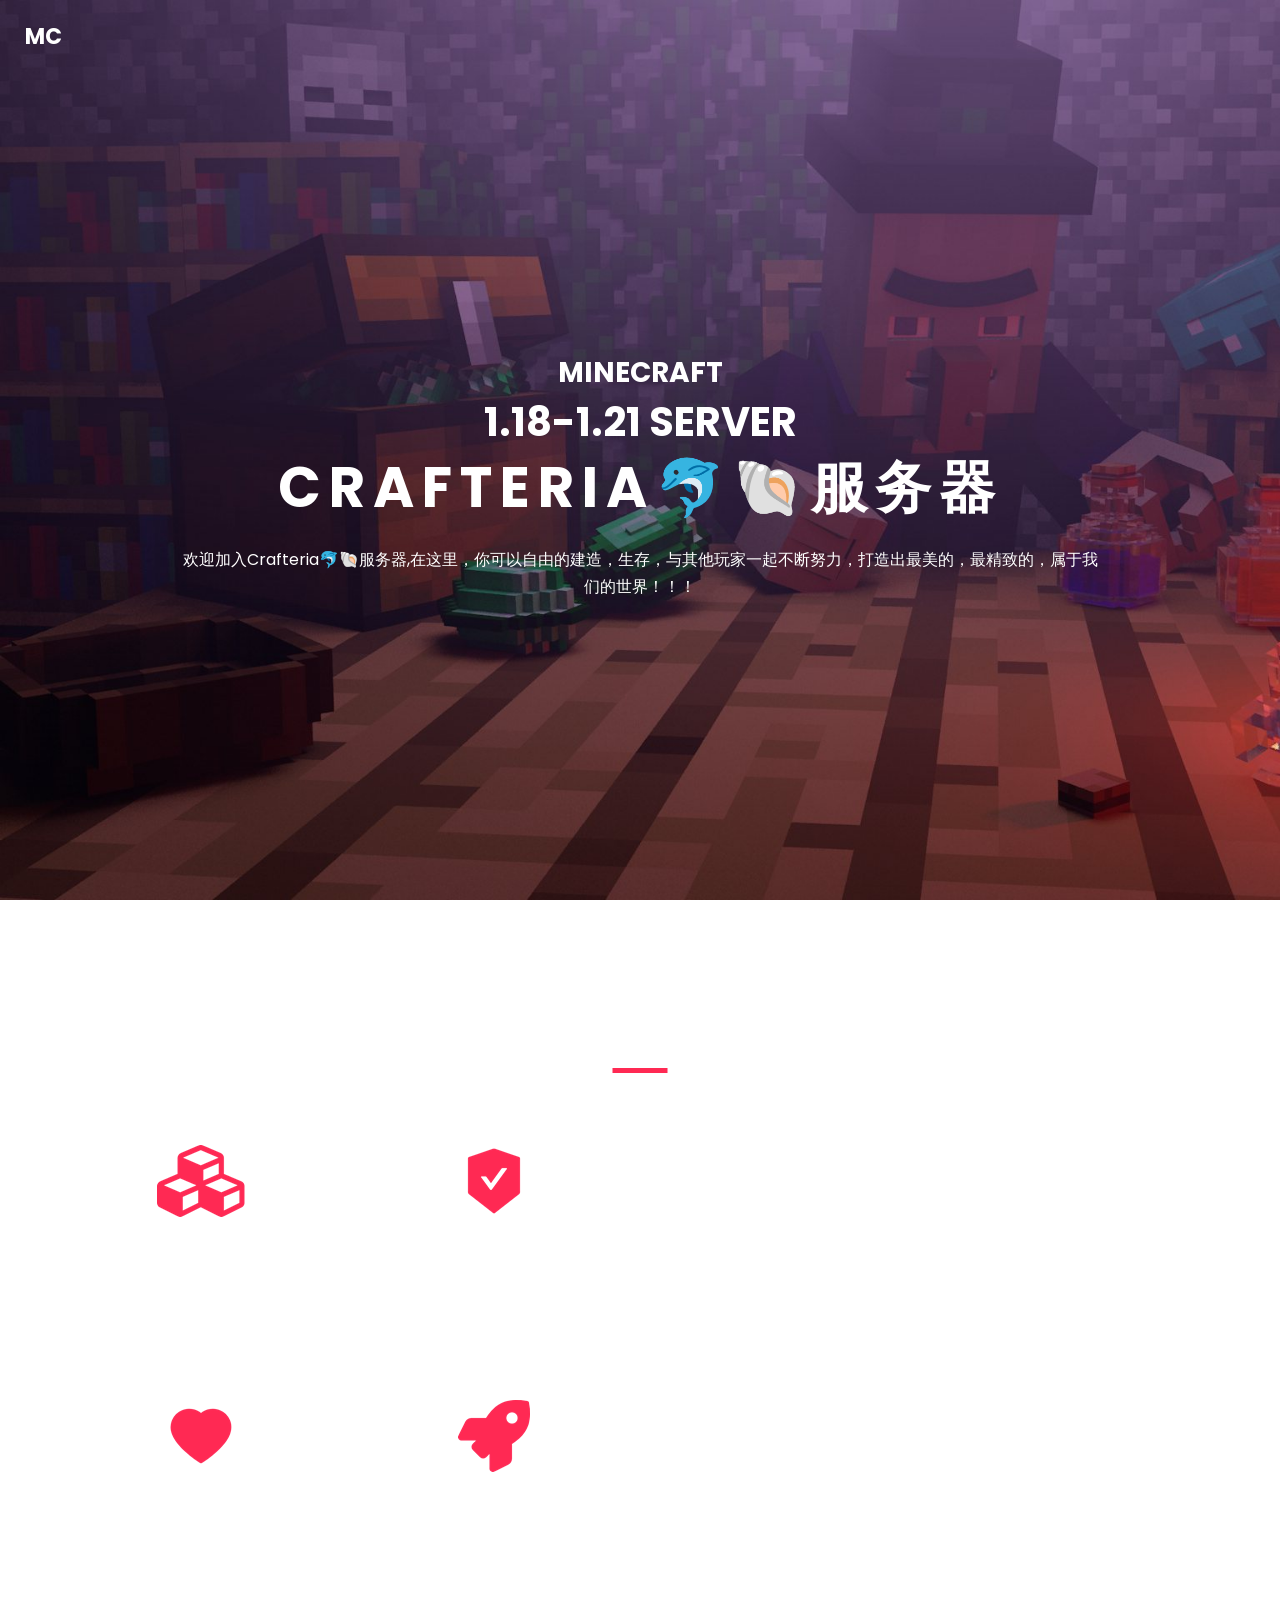
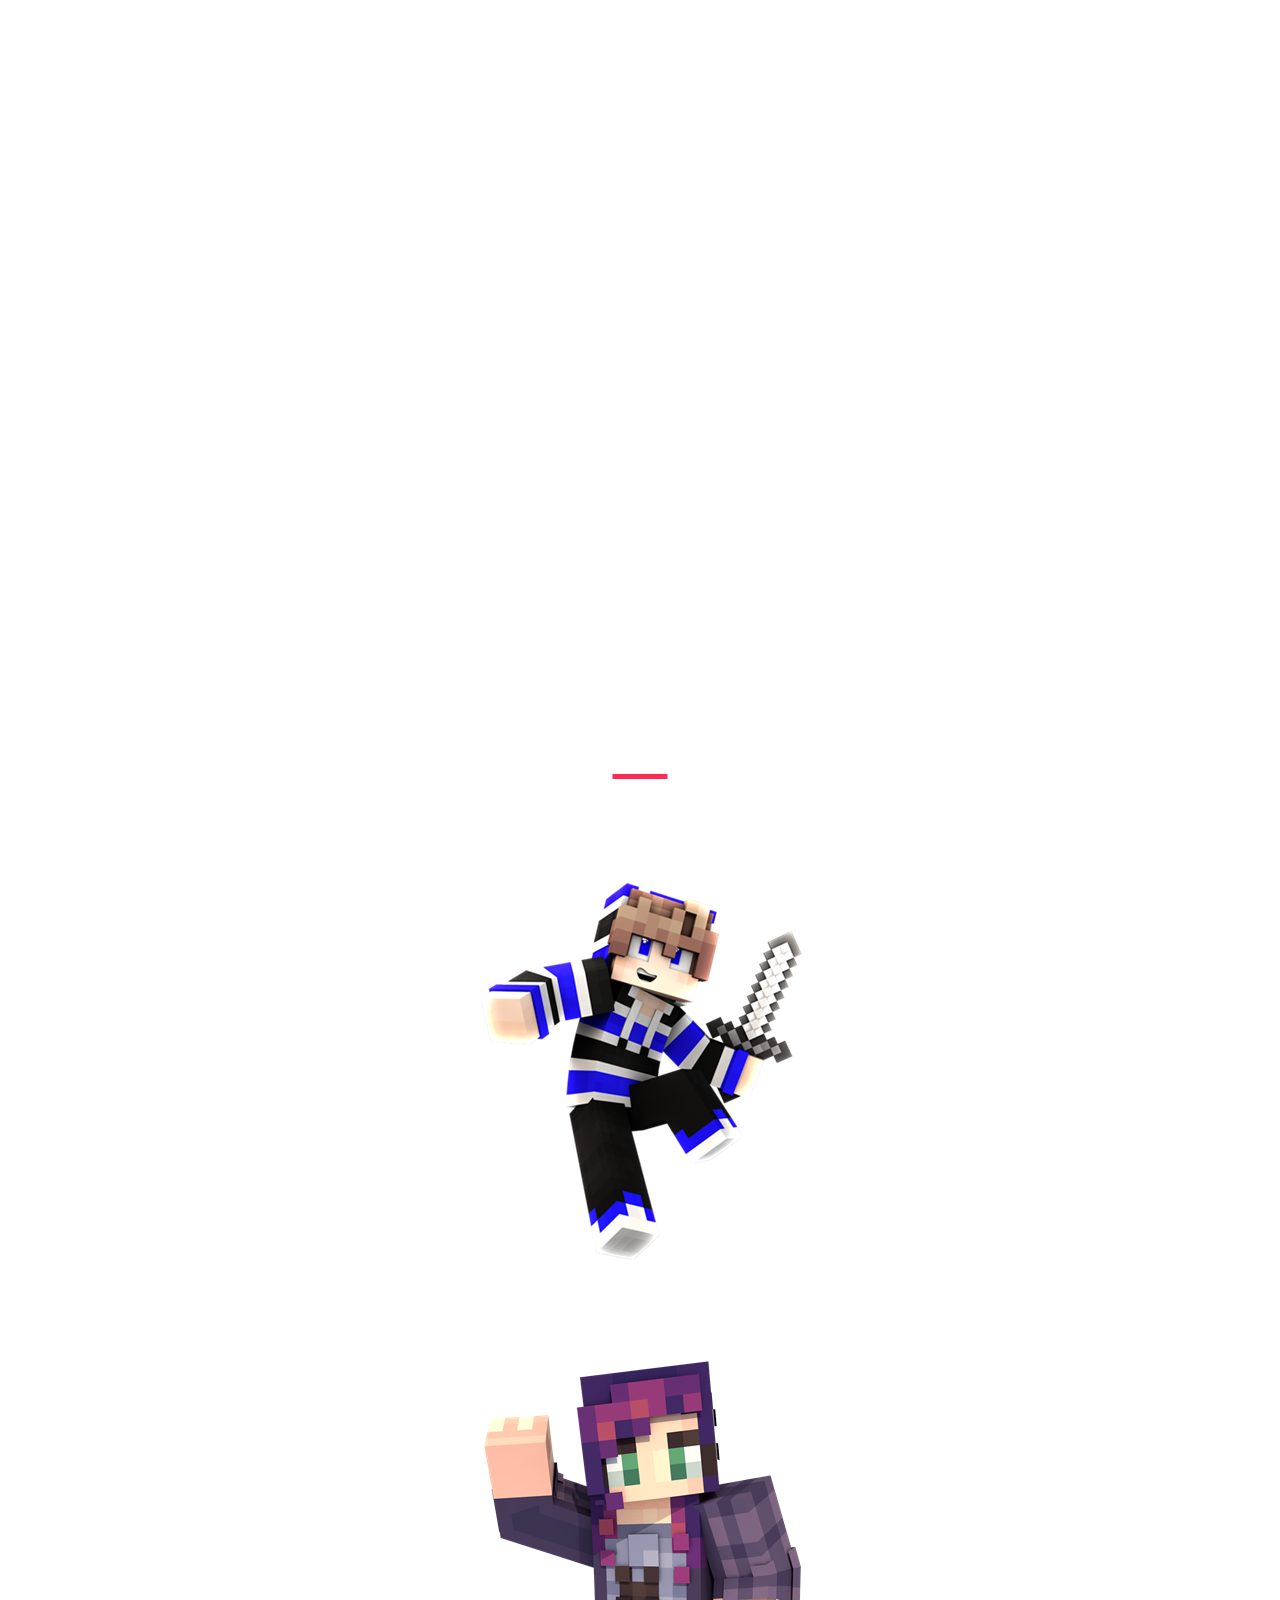
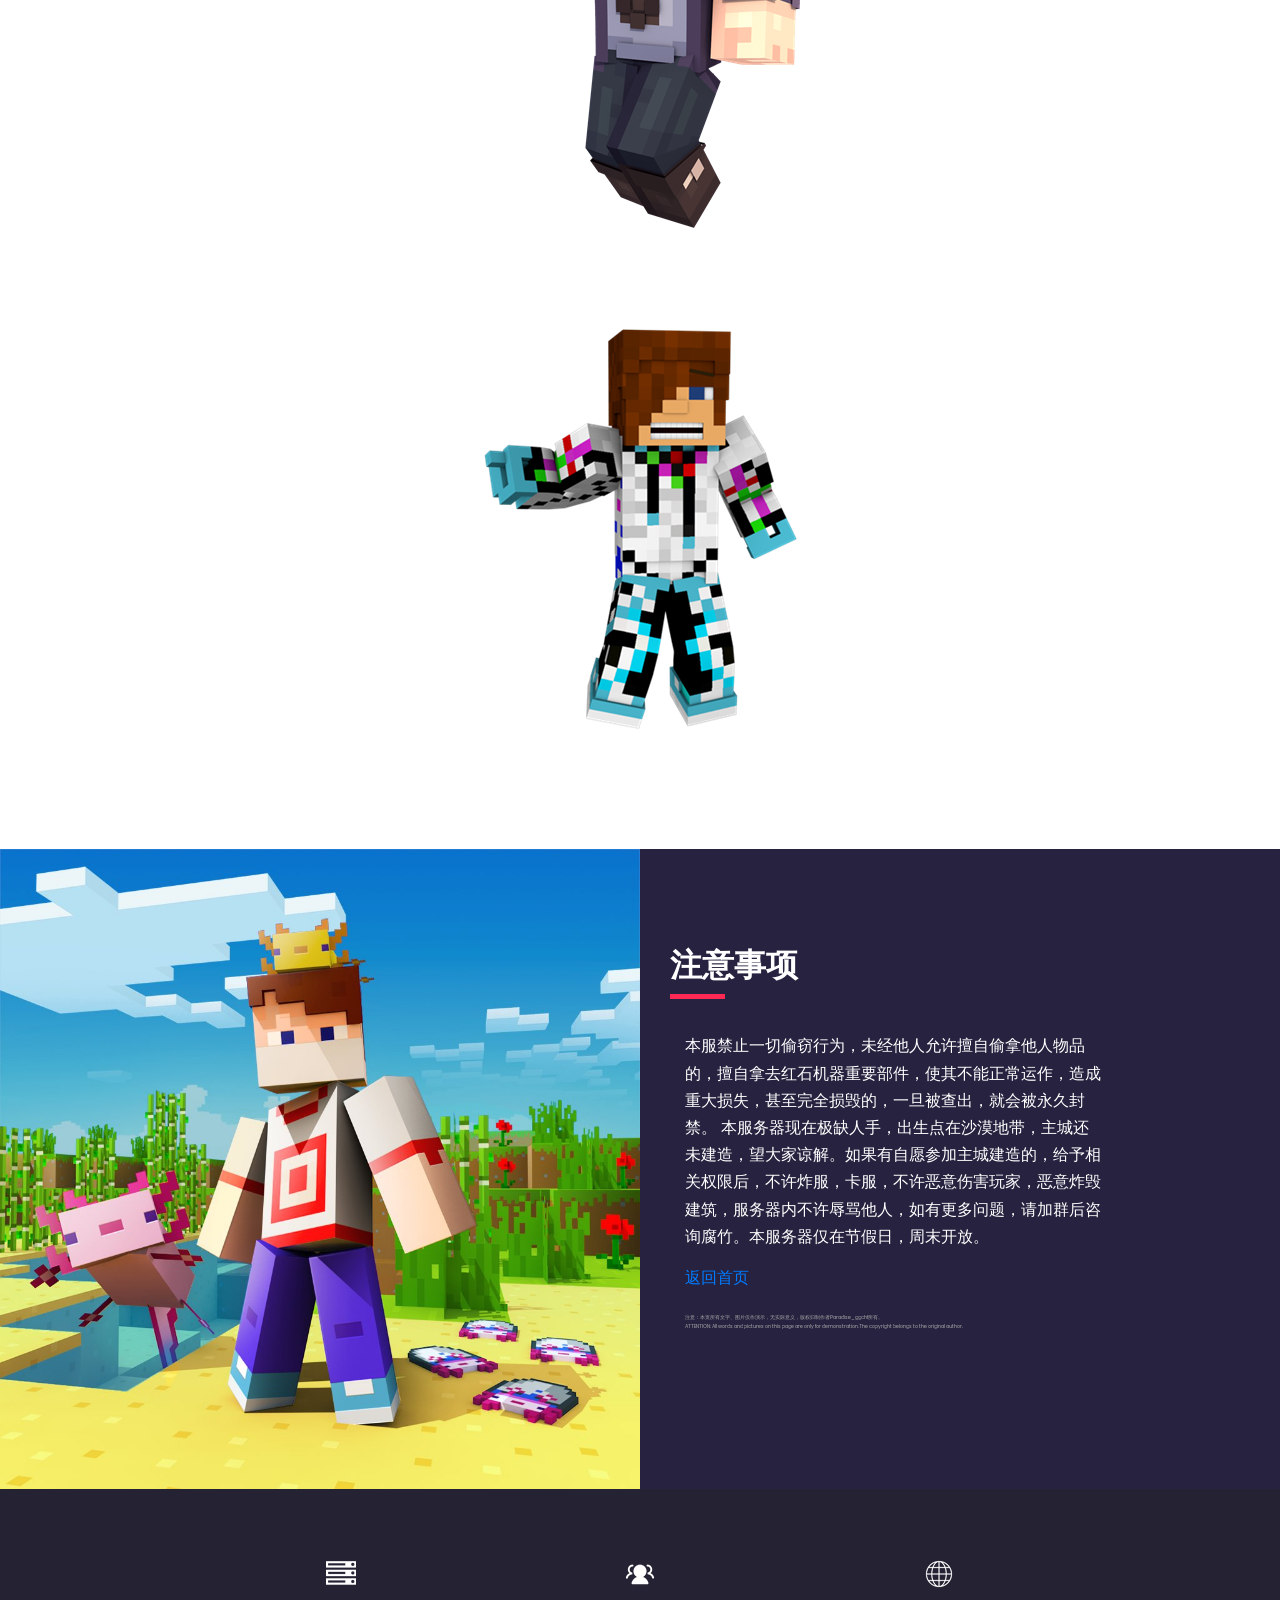
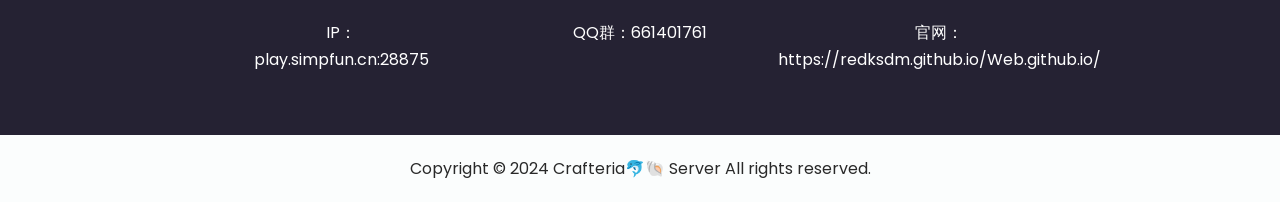
==== commit f7907bce: "Add files via upload" ====
--- a/about.html
+++ b/about.html
@@ -7,10 +7,10 @@
     <!-- Mobile Metas -->
     <meta name="viewport" content="width=device-width, initial-scale=1, shrink-to-fit=no">
     <!-- Site Metas -->
-    <meta name="keywords" content="我的世界,我的世界服务器,我的世界网站模板">
+    <meta name="keywords" content="Crafteria🐬🐚">
     <meta name="author" content="MC Studio">
 
-    <title>关于我的世界土豆🥔服务器</title>
+    <title>关于Crafteria🐬🐚服务器</title>
 
     <!-- slider stylesheet -->
     <link rel="stylesheet" type="text/css" href="static/css/owl.carousel.min.css">
@@ -66,12 +66,9 @@
                     <div>
                       <h3>Minecraft</h3>
                       <h2>1.18-1.21 Server</h2>
-                      <h1>土豆🥔服务器</h1>
+                      <h1>Crafteria🐬🐚服务器</h1>
                       <p>
-                        Minecraft
-                        是一款关于采矿和收集原材料以及创建和建造自己的建筑物的游戏。Minecraft
-                        的特别之处在于整个 3D
-                        景观由立方体块组成。玩家可以拆除这些积木，并从中制作工具和许多其他东西，然后他可以从中建造他能够想象出的所有建筑。
+                        欢迎加入Crafteria🐬🐚服务器,在这里，你可以自由的建造，生存，与其他玩家一起不断努力，打造出最美的，最精致的，属于我们的世界！！！
                       </p>
                       <div class="">
                       </div>
@@ -80,92 +77,7 @@
                 </div>
               </div>
             </div>
-            <div class="carousel-item">
-              <div class="container">
-                <div class="col-lg-10 col-md-11 mx-auto">
-                  <div class="detail-box">
-                    <div>
-                      <h3>Minecraft</h3>
-                      <h2>1.8-1.17 Server</h2>
-                      <h1>MC</h1>
-                      <p>
-                        Minecraft这个名字的意思是“采矿业”或“采矿贸易”，最初让玩家扮演中世纪幻想世界中的职业采矿大师的角色。
-                        游戏编程的第一天有洞穴，工作名称是“洞穴游戏”，不久之后Minecraft这个名字就出现了。
-                      </p>
-                      <div class="">
-                        <a href="#">MC.MOJABG.COM:25565</a>
-                      </div>
-                    </div>
-                  </div>
-                </div>
-              </div>
-            </div>
-            <div class="carousel-item">
-              <div class="container">
-                <div class="col-lg-10 col-md-11 mx-auto">
-                  <div class="detail-box">
-                    <div>
-                      <h3>Minecraft</h3>
-                      <h2>1.8-1.17 Server</h2>
-                      <h1>MC</h1>
-                      <p>
-                        Minecraft
-                        是一款关于采矿和收集原材料以及创建和建造自己的建筑物的游戏。Minecraft
-                        的特别之处在于整个 3D
-                        景观由立方体块组成。玩家可以拆除这些积木，并从中制作工具和许多其他东西，然后他可以从中建造他能够想象出的所有建筑。
-                      </p>
-                      <div class="">
-                        <a href="#">加 入 Q 群</a>
-                      </div>
-                    </div>
-                  </div>
-                </div>
-              </div>
-            </div>
-            <div class="carousel-item">
-              <div class="container">
-                <div class="col-lg-10 col-md-11 mx-auto">
-                  <div class="detail-box">
-                    <div>
-                      <h3>Minecraft</h3>
-                      <h2>1.8-1.17 Server</h2>
-                      <h1>MC</h1>
-                      <p>
-                        Minecraft
-                        是一款关于采矿和收集原材料以及创建和建造自己的建筑物的游戏。Minecraft
-                        的特别之处在于整个 3D
-                        景观由立方体块组成。玩家可以拆除这些积木，并从中制作工具和许多其他东西，然后他可以从中建造他能够想象出的所有建筑。
-                      </p>
-                      <div class="">
-                        <a href="#">下 载 客 户 端</a>
-                      </div>
-                    </div>
-                  </div>
-                </div>
-              </div>
-            </div>
-            <div class="carousel-item">
-              <div class="container">
-                <div class="col-lg-10 col-md-11 mx-auto">
-                  <div class="detail-box">
-                    <div>
-                      <h3>Minecraft</h3>
-                      <h2>1.8-1.17 Server</h2>
-                      <h1>MC</h1>
-                      <p>
-                        Minecraft
-                        是一款关于采矿和收集原材料以及创建和建造自己的建筑物的游戏。Minecraft
-                        的特别之处在于整个 3D
-                        景观由立方体块组成。玩家可以拆除这些积木，并从中制作工具和许多其他东西，然后他可以从中建造他能够想象出的所有建筑。
-                      </p>
-                      <div class="">
-                      </div>
-                    </div>
-                  </div>
-                </div>
-              </div>
-            </div>
-          </div>
+
           <ol class="carousel-indicators">
           </ol>
         </div>
@@ -178,7 +90,7 @@
     <section class="us_section layout_padding">
       <div class="container">
         <div class="heading_container">
-          <h2>为什么选择MC</h2>
+          <h2>本服务器会为您提供</h2>
         </div>
 
         <div class="us_container">
@@ -189,10 +101,9 @@
                   <img src="static/picture/u-1.png" alt="">
                 </div>
                 <div class="detail-box">
-                  <h5>超多玩法</h5>
+                  <h5>原汁原味</h5>
                   <p>
-                    Minecraft
-                    通过启动器启动，您必须在登录屏幕中在线登录才能检查注册。如果您愿意，将来也可以离线玩游戏。
+                    本服务器没有任何多余的插件，只有辅助性的，让您体验到真真正正的原版MC，享受纯正的快乐。
                   </p>
                 </div>
               </div>
@@ -205,11 +116,11 @@
                 <div class="detail-box">
                   <h5>安全稳定</h5>
                   <p>
-                    您可以选择单人游戏和多人游戏。基本上没有区别，除了在单人游戏中，您在存储在自己计算机上的世界中独自玩游戏。
+                    本服务器会全力保障玩家的数据安全，并进行周期性备份。
                   </p>
                 </div>
               </div>
-            </div>
+            </div>https://redksdm.github.io/Web.github.io/
             <div class="col-lg-3 col-md-6">
               <div class="box">
                 <div class="img-box">
@@ -218,7 +129,7 @@
                 <div class="detail-box">
                   <h5>热心管理</h5>
                   <p>
-                    在我的世界控制的玩家通过一个三维世界。您可以控制它转动的方向，还可以在创造模式下跳跃、游泳甚至飞行。
+                    此服务器内不允许违法行为，不允许投放广告，不能发表涉黄言论，第一次警告处理，第二次禁言一天，第三次加入黑名单并踢出群聊。
                   </p>
                 </div>
               </div>
@@ -231,7 +142,7 @@
                 <div class="detail-box">
                   <h5>极速体验</h5>
                   <p>
-                    除了剑还可以箭和弓用来战斗。这些适合远距离攻击怪物。这特别推荐给苦力怕，因为它没有机会爆炸。但也可以向它扔雪球；
+                    本服务器采用高性能CPU与大内存，保证在您游玩途中不会卡顿，掉线。服务器尊重每个玩家的意愿，希望玩家和平共处，一起创造属于我们的世界。
                   </p>
                 </div>
               </div>
@@ -252,11 +163,7 @@
             <div class="detail-box">
               <h2>我的世界——诚意之作</h2>
               <p>
-                Minecraft Realms是Mojang的全球可用服务器产品。Minecraft
-                的制造商以此名称[1]提供付费的公共多人服务器。一个游戏世界存在Realm（=帝国或王国），与
-                Minecraft 的原始幻想概念相匹配。Realms
-                是一种能够快速轻松地与朋友一起玩 Minecraft
-                的方式，而无需担心安装、保护和维护服务器。与每个人都可以访问的许多免费的公共多人游戏服务器相比，只有在服务器所有者的邀请下，您才能在服务器中玩游戏。
+                我们诚心给您一个最适合您的游玩习惯的服务器环境，但人无完人，服务器难免会有瑕疵。您可以跟群里的几位管理员或群主进行私聊，提出你的问题，或者建议，我们会尽最大的能力修改你提出的正确建议。
               </p>
               <div class="btn-box">
               </div>
@@ -331,15 +238,12 @@
           <div class="col-lg-5 col-md-6">
             <div class="form_container pr-0 pr-lg-5 mr-0 mr-lg-2">
               <div class="heading_container">
-                <h2>联系我们</h2>
+                <h2>注意事项</h2>
               </div>
               <div class="contact_box">
                 <p>
-                  Minecraft是由Mojang
-                  Studios开发的沙盒视频游戏。游戏玩法涉及玩家通过在 3D
-                  环境中放置和拆除不同类型的块来与游戏世界互动。在这种环境中，玩家可以在多人服务器和单人游戏世界中以多种游戏模式创建创意结构、创作和图形。截至
-                  2020 年 5 月，所有平台的销量已超过 2
-                  亿份，使其成为迄今为止最畅销的视频游戏。
+                  本服禁止一切偷窃行为，未经他人允许擅自偷拿他人物品的，擅自拿去红石机器重要部件，使其不能正常运作，造成重大损失，甚至完全损毁的，一旦被查出，就会被永久封禁。
+                  本服务器现在极缺人手，出生点在沙漠地带，主城还未建造，望大家谅解。如果有自愿参加主城建造的，给予相关权限后，不许炸服，卡服，不许恶意伤害玩家，恶意炸毁建筑，服务器内不许辱骂他人，如有更多问题，请加群后咨询腐竹。本服务器仅在节假日，周末开放。
 		<div class="social_box">
 		<a href="index.html">返回首页</a>
                 </p>
@@ -381,7 +285,7 @@
             <div class="item">
               <div class="img-box box-3"></div>
               <div class="detail-box">
-                <p>官网：http://e9ac8831.xy.procc.top/index.html</p>
+                <p>官网：https://redksdm.github.io/Web.github.io/</p>
               </div>
             </div>
           </a>
@@ -394,7 +298,7 @@
     <!-- footer section -->
     <footer class="container-fluid footer_section">
       <p>
-        Copyright &copy; 2024 Potato Server All rights reserved. 
+        Copyright &copy; 2024 Crafteria🐬🐚 Server All rights reserved.
       </p>
       <p></p>
     </footer>
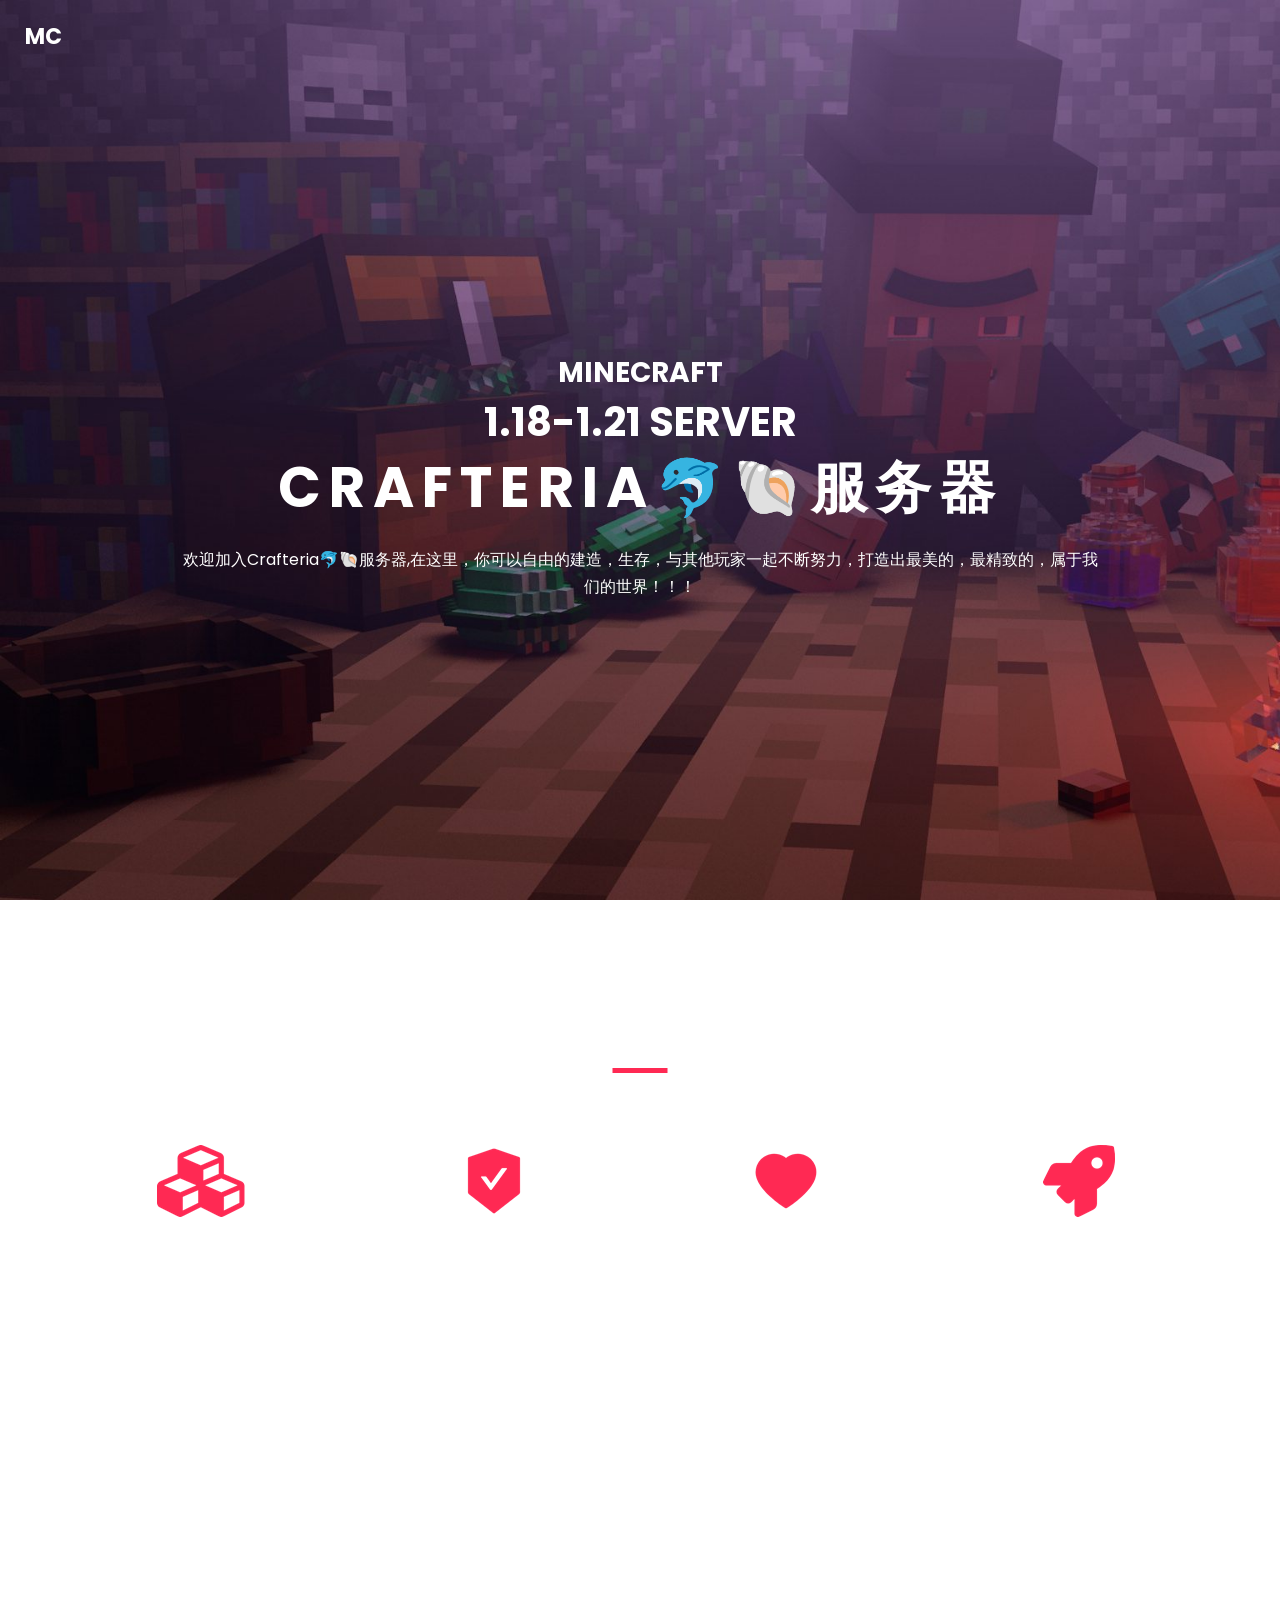
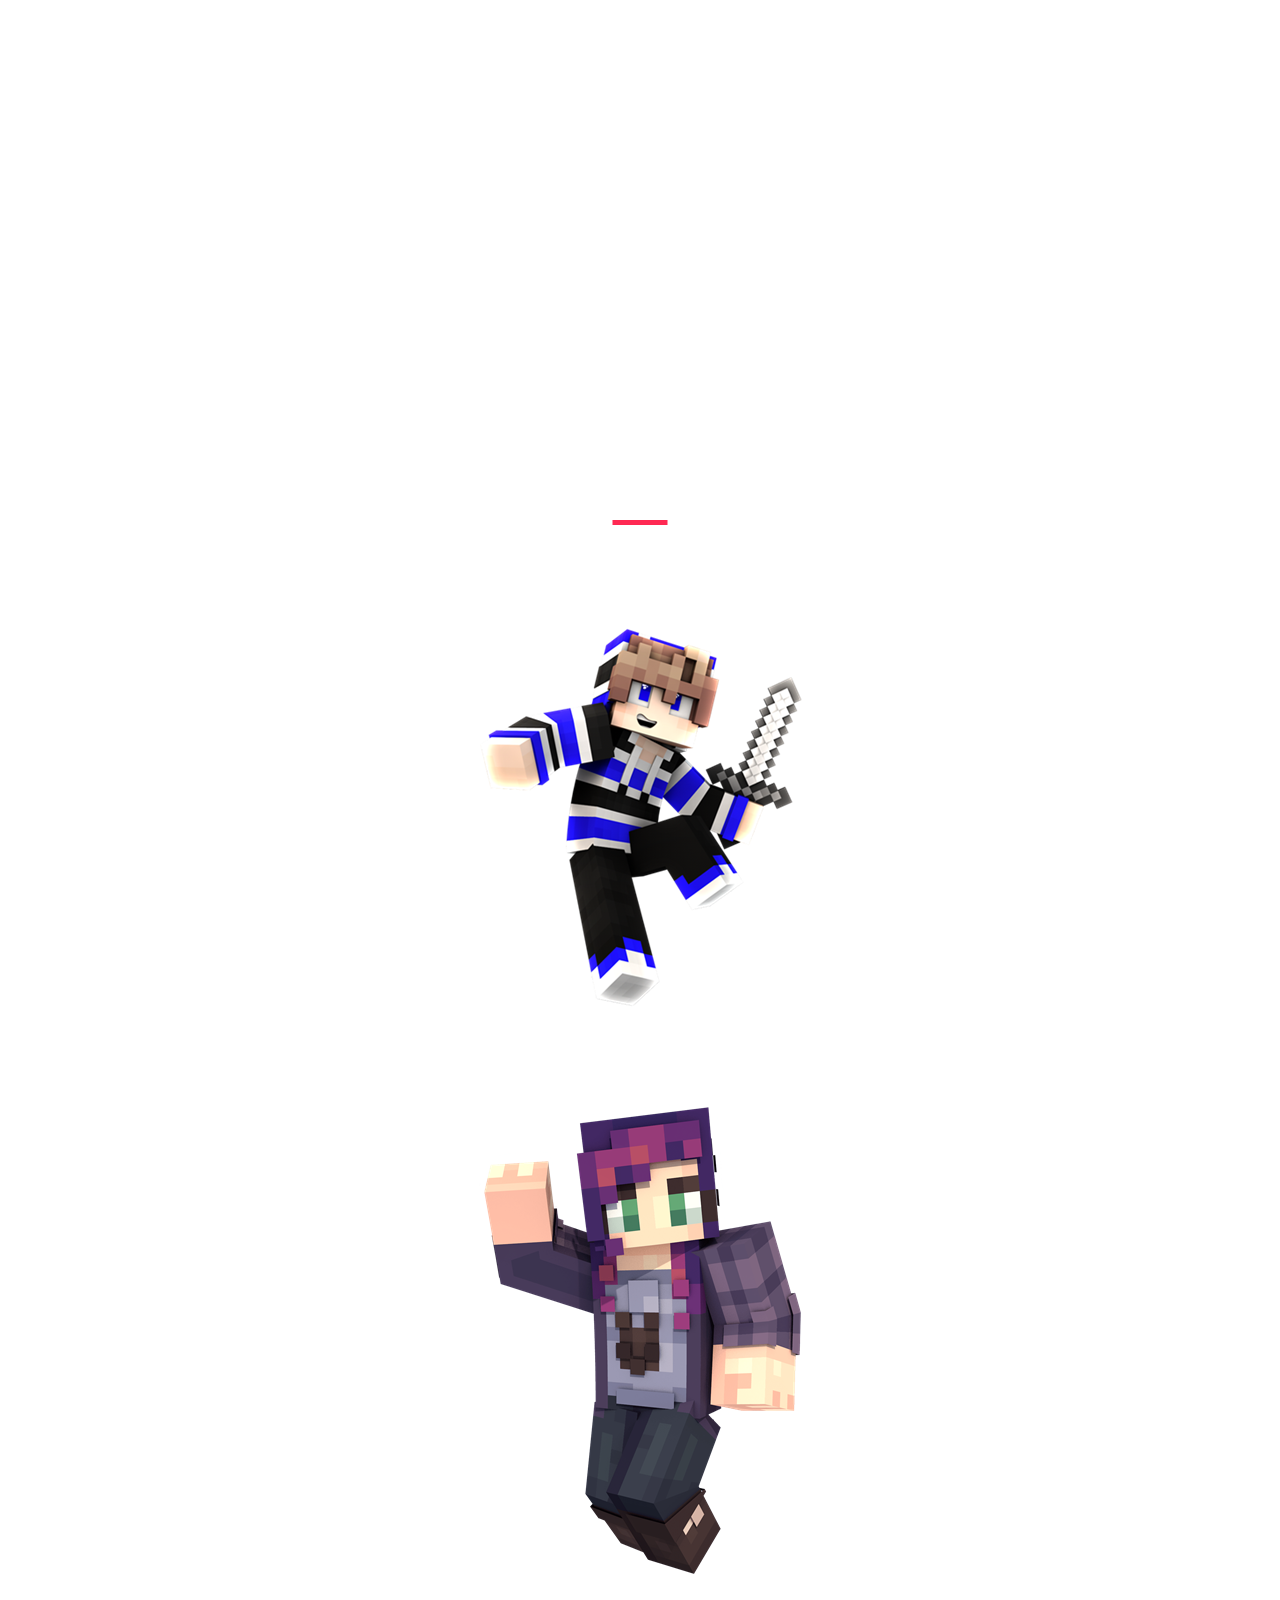
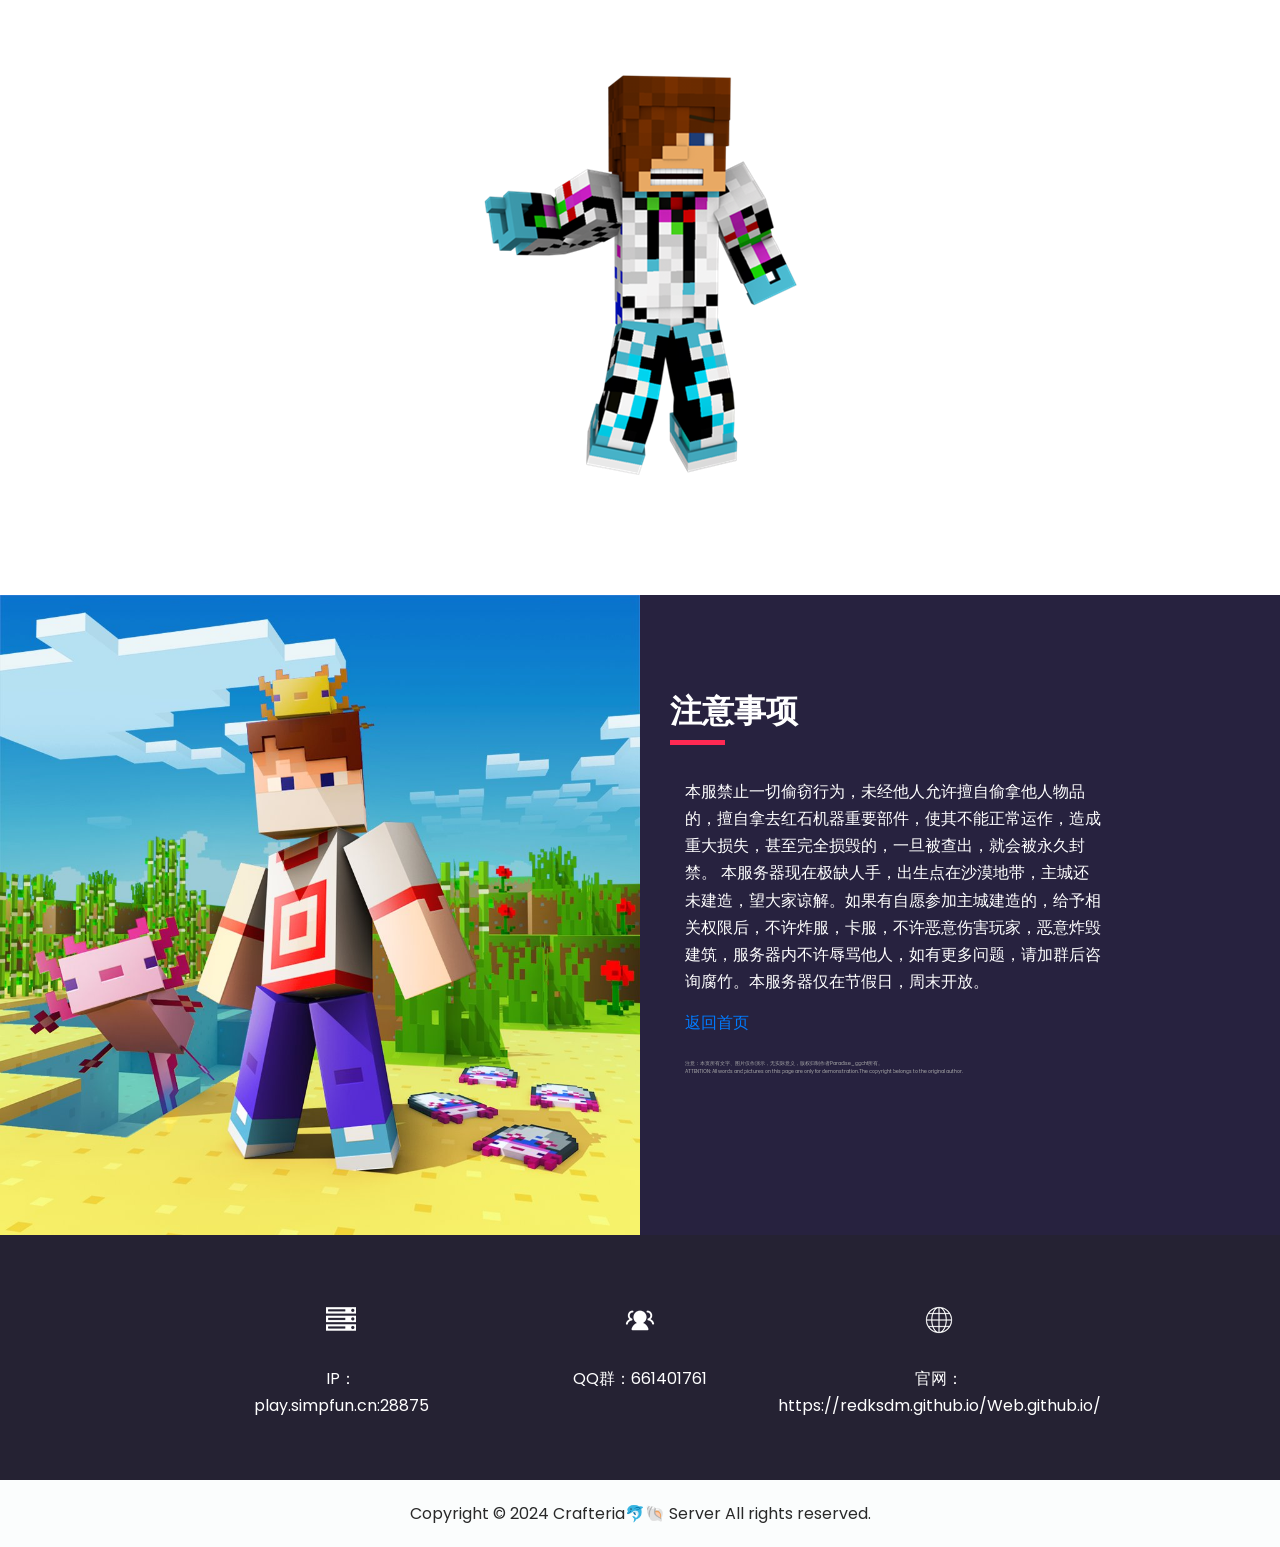
==== commit ae95daa6: "about.html" ====
--- a/about.html
+++ b/about.html
@@ -120,7 +120,7 @@
                   </p>
                 </div>
               </div>
-            </div>https://redksdm.github.io/Web.github.io/
+            </div>
             <div class="col-lg-3 col-md-6">
               <div class="box">
                 <div class="img-box">
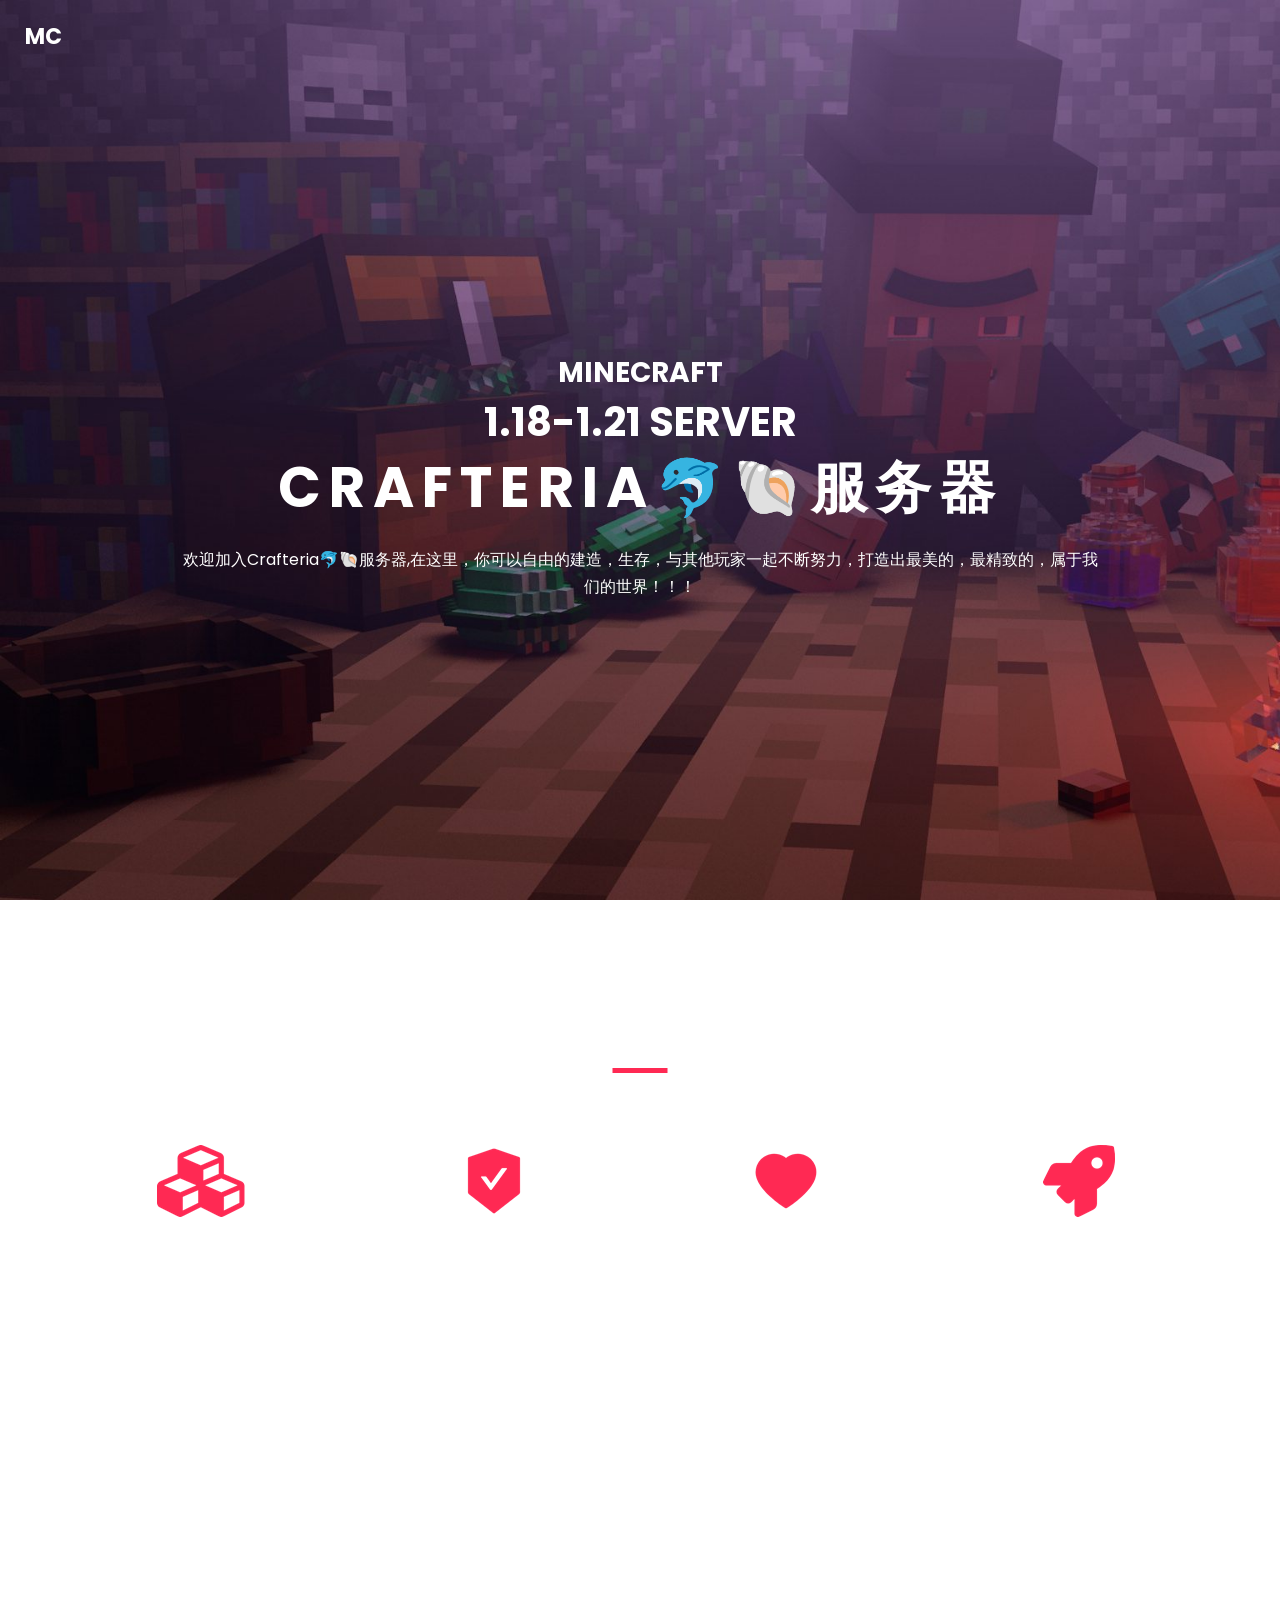
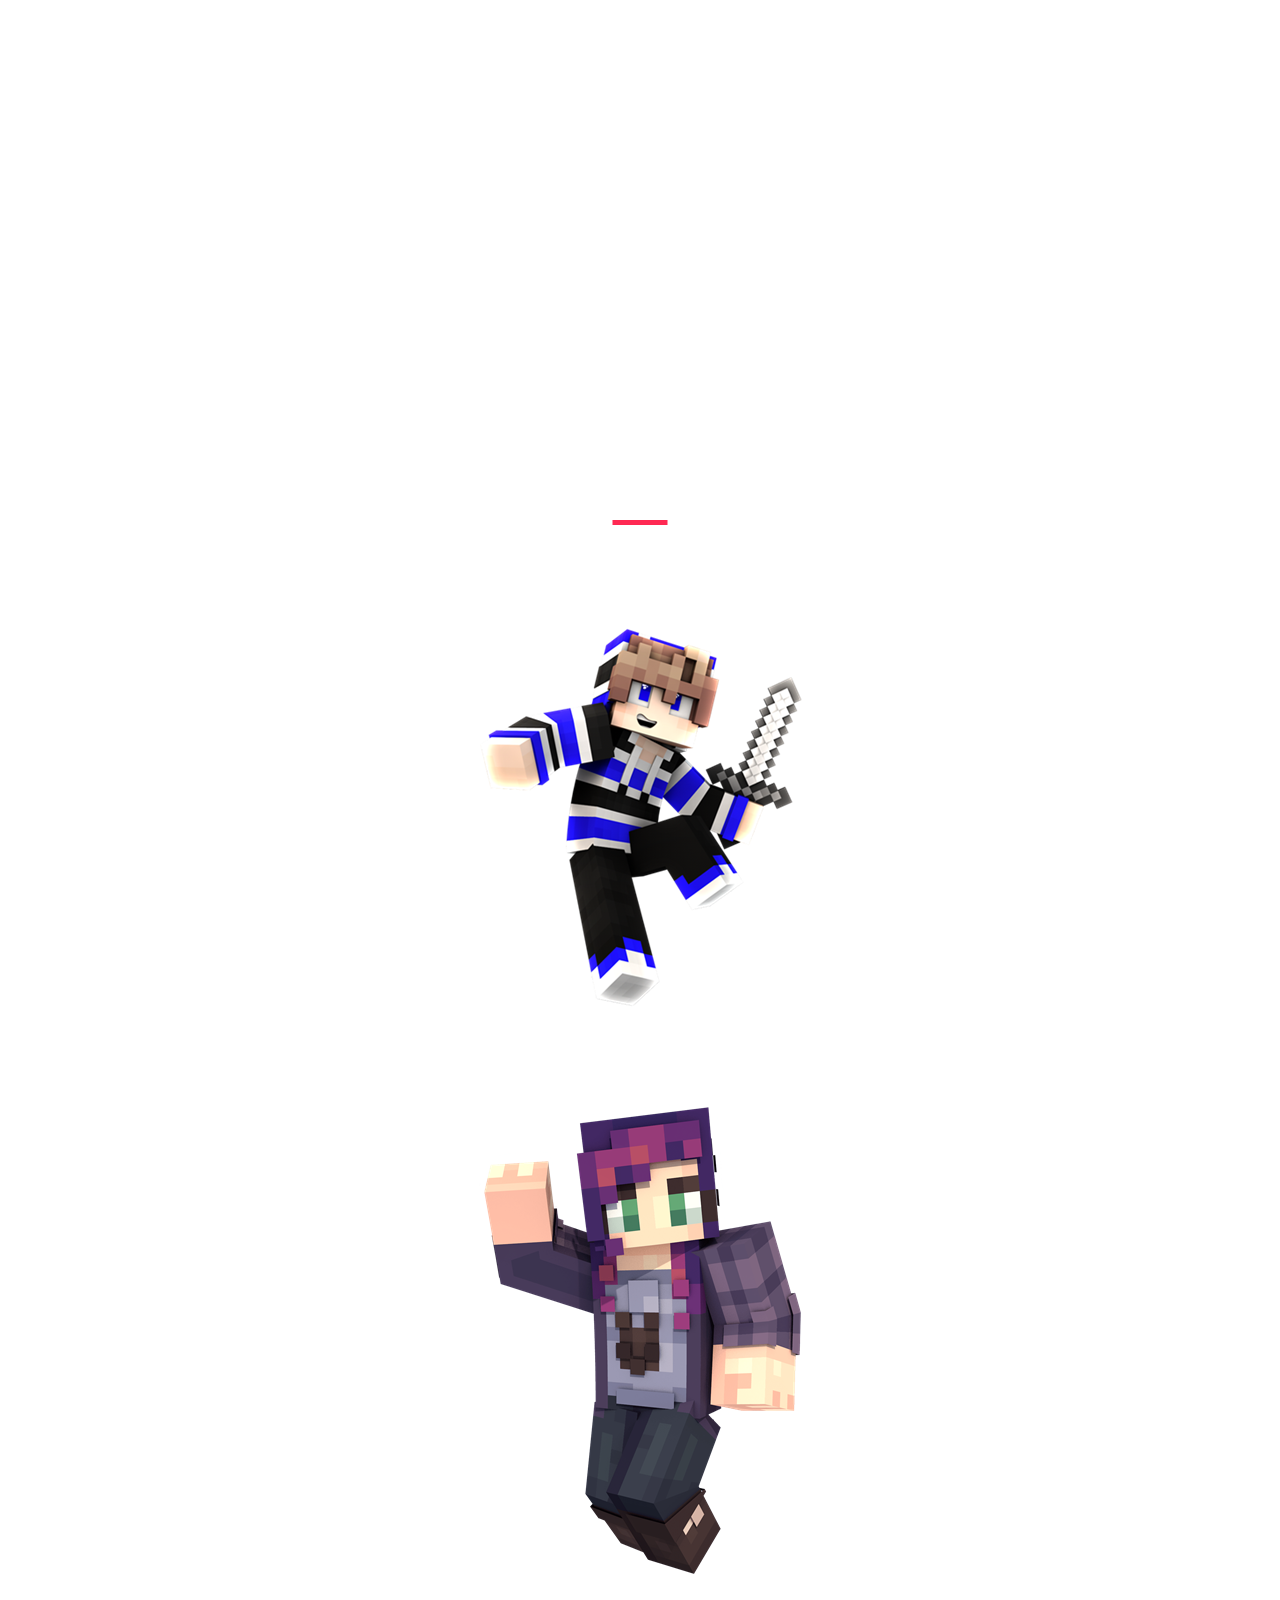
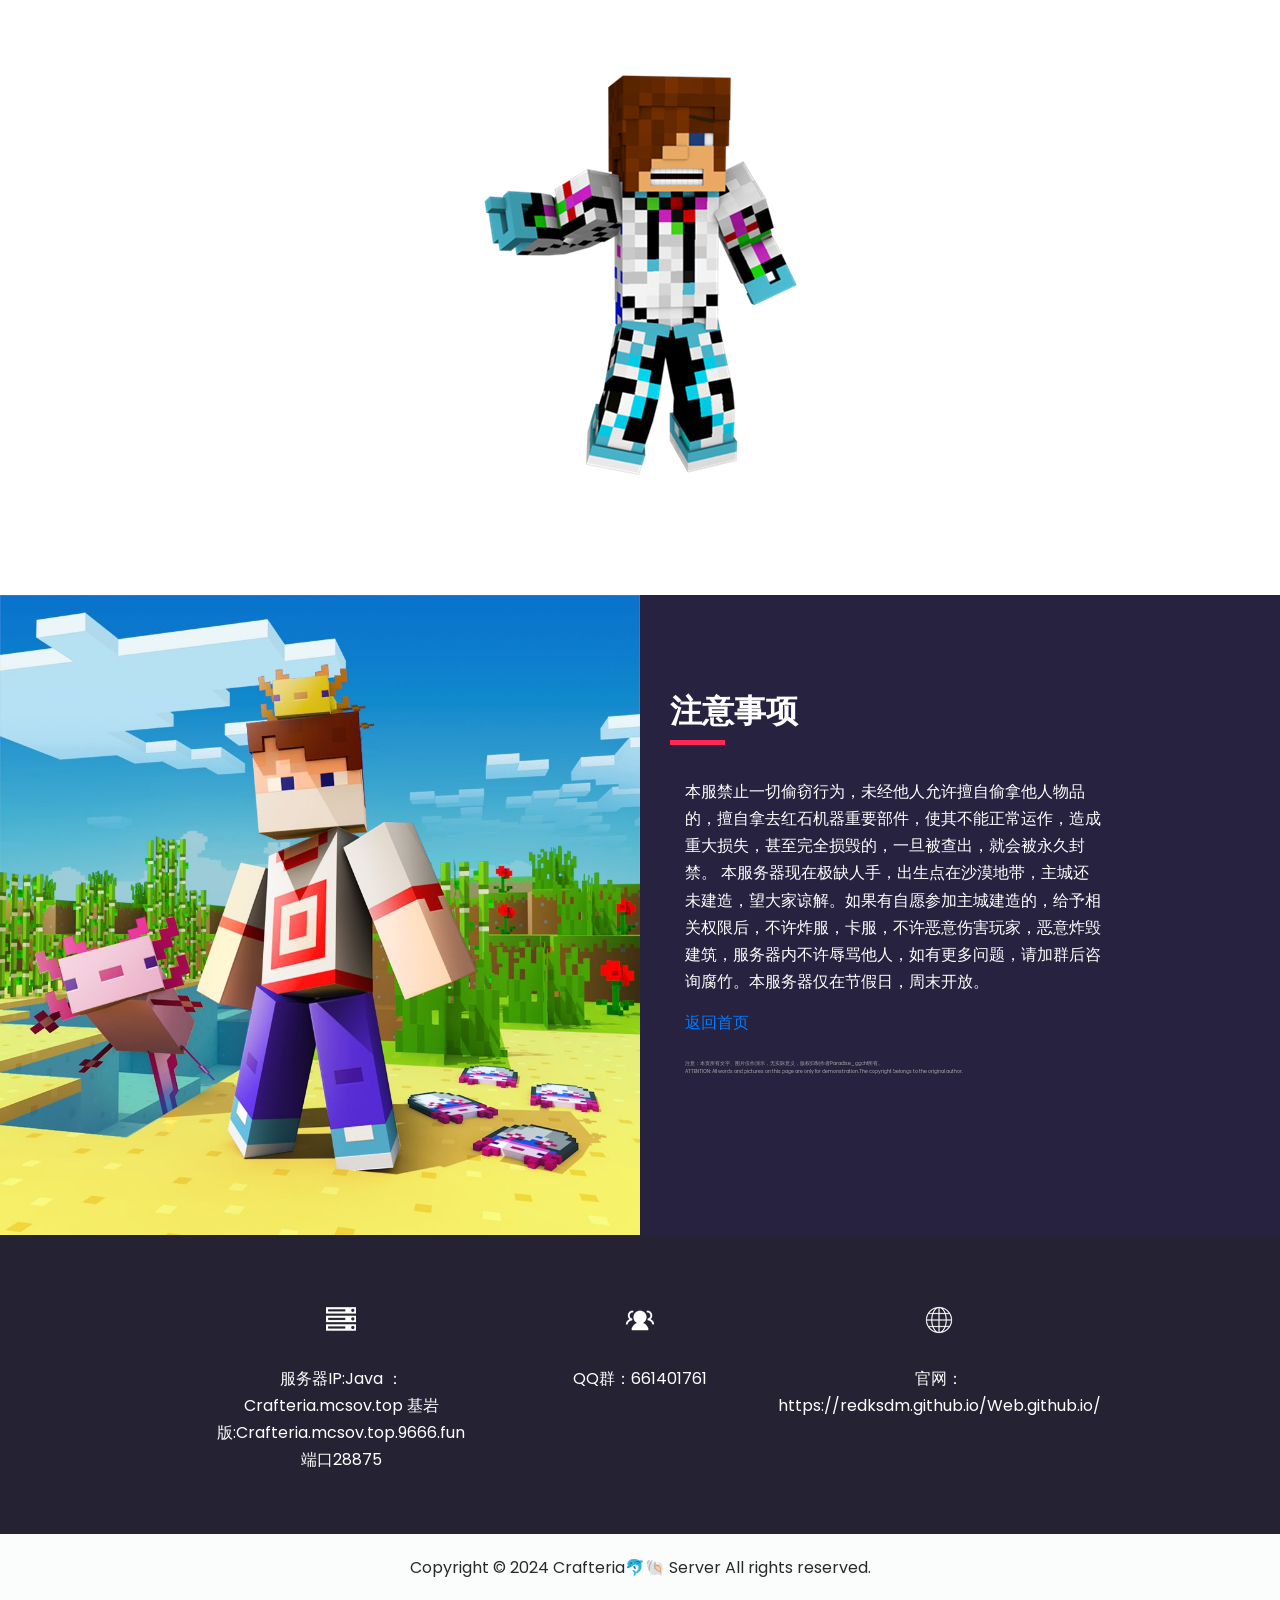
==== commit 10bb3ab9: "about.html" ====
--- a/about.html
+++ b/about.html
@@ -269,7 +269,8 @@
             <div class="item">
               <div class="img-box box-1"></div>
               <div class="detail-box">
-                <p>IP：play.simpfun.cn:28875</p>
+                <p>服务器IP:Java ：Crafteria.mcsov.top
+                   基岩版:Crafteria.mcsov.top.9666.fun端口28875</p>
               </div>
             </div>
           </a>
